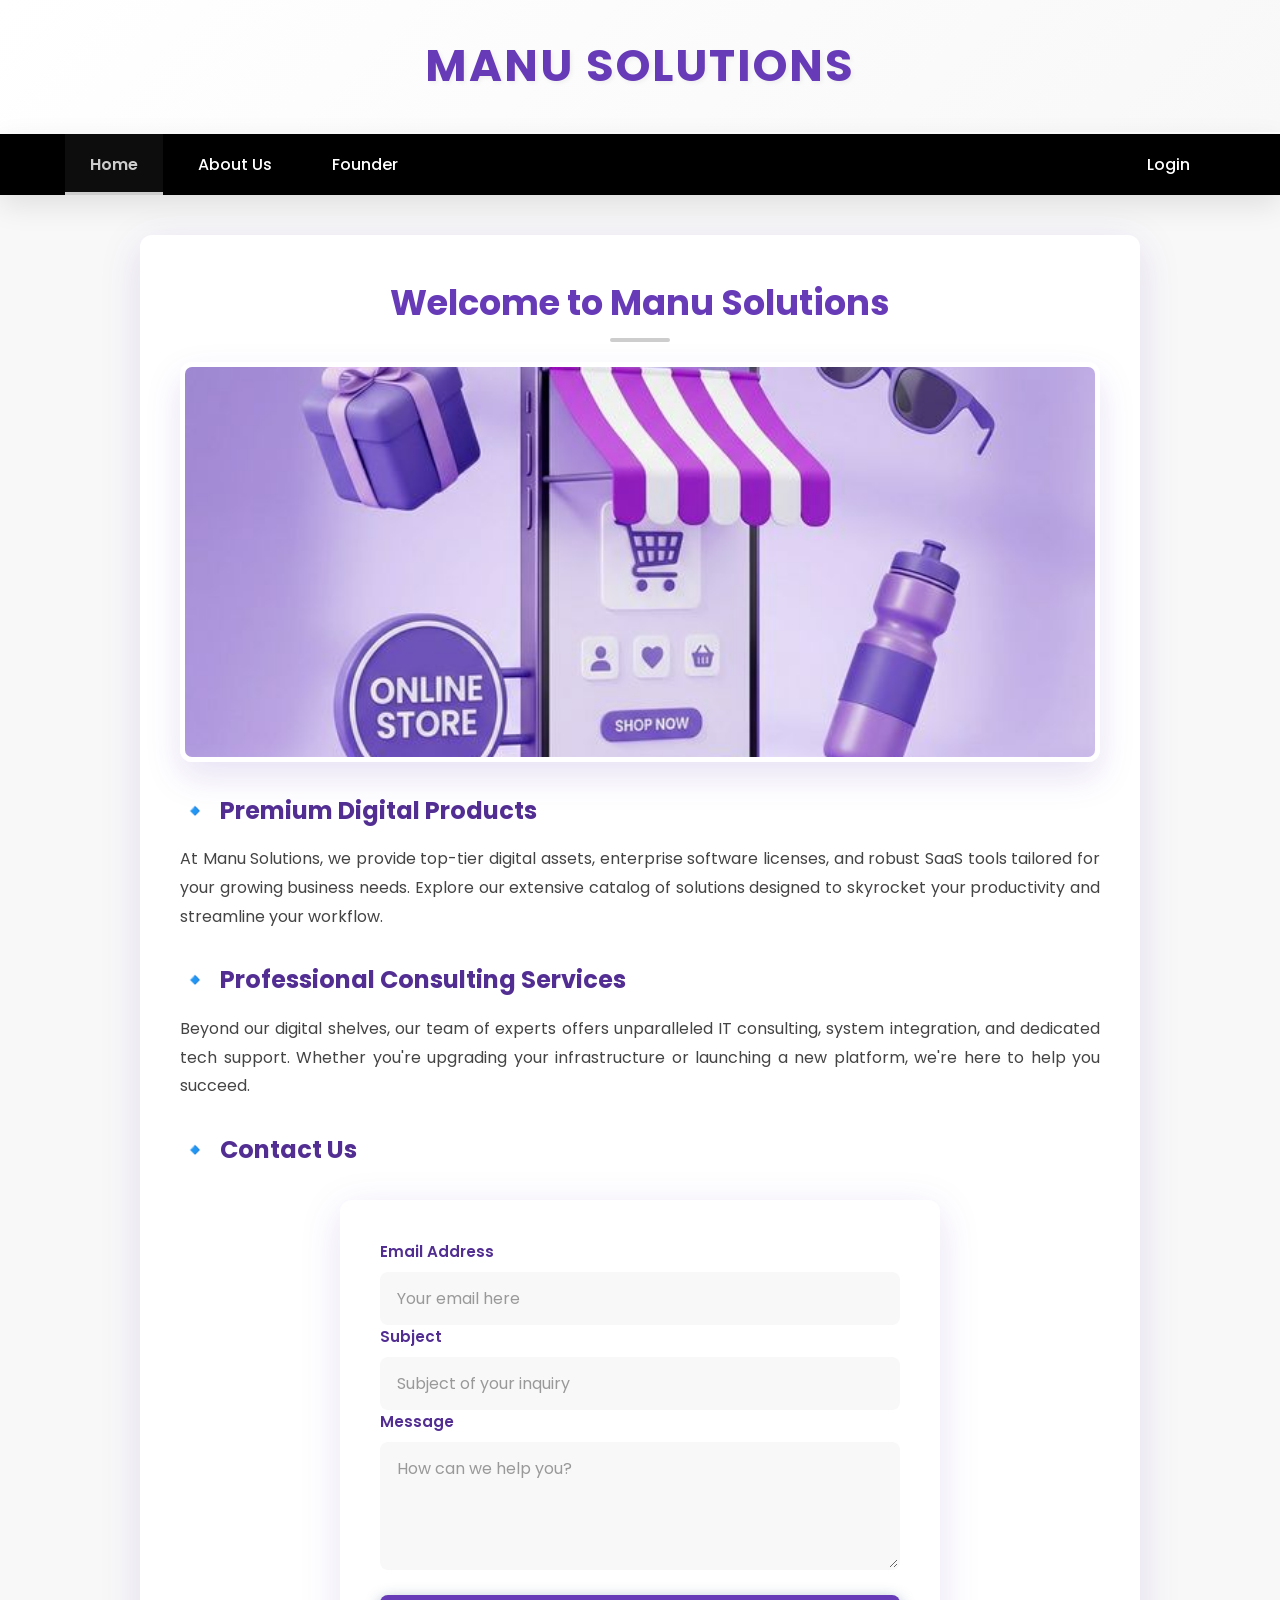
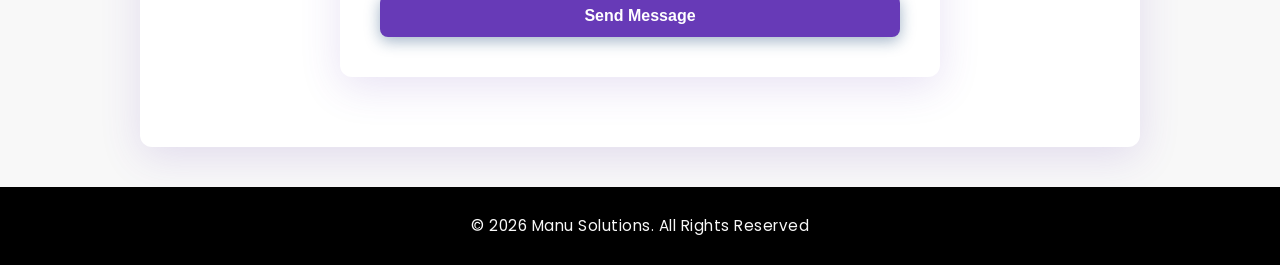
==== index.html @ 1b0f6f90 "files" ====
<!DOCTYPE html>
<html lang="en">

<head>
    <meta charset="UTF-8">
    <meta name="viewport" content="width=device-width, initial-scale=1.0">
    <title>Manu Solutions - Home</title>
    <link rel="stylesheet" href="css file.css">
    <link rel="stylesheet" href="regform.css">
</head>

<body>
    <header>
        <h1>Manu Solutions</h1>
    </header>

    <nav>
        <ul>
            <li><a href="Home.html" class="active">Home</a></li>
            <li><a href="profile.html">About Us</a></li>
            <li><a href="founder.html">Founder</a></li>
            <li class="right-align"><a href="signin.html">Login</a></li>
        </ul>
    </nav>

    <main>
        <h2>Welcome to Manu Solutions</h2>
        <img class="profile-img" src="hero-image.png" alt="Manu Solutions Online Store"
            style="border-radius: var(--radius); width: 100%; height: auto; max-height: 400px; object-fit: cover;">

        <h3><span class="icon">🔹</span> Premium Digital Products</h3>
        <p>At Manu Solutions, we provide top-tier digital assets, enterprise software licenses, and robust SaaS tools
            tailored for your growing business needs. Explore our extensive catalog of solutions designed to skyrocket
            your productivity and streamline your workflow.</p>

        <h3><span class="icon">🔹</span> Professional Consulting Services</h3>
        <p>Beyond our digital shelves, our team of experts offers unparalleled IT consulting, system integration, and
            dedicated tech support. Whether you're upgrading your infrastructure or launching a new platform, we're here
            to help you succeed.</p>

        <h3><span class="icon">🔹</span> Contact Us</h3>
        <div class="registration-container"
            style="max-width: 600px; margin: 30px auto; padding: 40px; border-radius: var(--radius); background: var(--white); box-shadow: 0 10px 40px var(--shadow);">
            <form class="form"
                onsubmit="event.preventDefault(); alert('Message sent successfully! We will get back to you soon.');">
                <div class="form-group full-width">
                    <label>Email Address</label>
                    <input class="input" type="email" placeholder="Your email here" required>
                </div>
                <div class="form-group full-width">
                    <label>Subject</label>
                    <input class="input" type="text" placeholder="Subject of your inquiry" required>
                </div>
                <div class="form-group full-width">
                    <label>Message</label>
                    <textarea class="input textarea" rows="4" placeholder="How can we help you?" required></textarea>
                </div>
                <div class="form-actions" style="margin-top: 25px; text-align: center;">
                    <button type="submit" class="login-button primary-btn" style="width: 100%;">Send Message</button>
                </div>
            </form>
        </div>
    </main>

    <footer>
        <p>&copy; 2026 Manu Solutions. All Rights Reserved</p>
    </footer>
</body>

</html>
---- css file.css ----
@import url('https://fonts.googleapis.com/css2?family=Poppins:wght@300;400;500;600;700&display=swap');

:root {
  --primary: #673ab7;
  --secondary: #522e93;
  --dark: #000000;
  --accent: #cdcdcd;
  --light: #f8f8f8; /* Soft background */
  --white: #ffffff;
  --shadow: rgba(103, 58, 183, 0.15);
  --shadow-hover: rgba(103, 58, 183, 0.25);
  --radius: 12px;
  --transition: all 0.3s cubic-bezier(0.25, 0.8, 0.25, 1);
}

*, *::before, *::after {
  box-sizing: border-box;
  margin: 0;
  padding: 0;
}

body {
  font-family: 'Poppins', sans-serif;
  background-color: var(--light);
  color: var(--dark);
  line-height: 1.6;
  min-height: 100vh;
  display: flex;
  flex-direction: column;
}

/* Header */
header {
  background: linear-gradient(135deg, var(--white) 0%, var(--light) 100%);
  padding: 30px 20px;
  text-align: center;
  box-shadow: 0 4px 20px var(--shadow);
  border-bottom: 2px solid var(--white);
  position: relative;
  z-index: 10;
}

header h1 {
  color: var(--primary);
  font-size: 2.8rem;
  font-weight: 700;
  letter-spacing: 2px;
  text-transform: uppercase;
  margin: 0;
  text-shadow: 2px 2px 4px rgba(0,0,0,0.05);
}

/* Navigation */
nav {
  background: var(--dark);
  position: sticky;
  top: 0;
  z-index: 100;
  box-shadow: 0 10px 30px rgba(0,0,0,0.1);
}

nav ul {
  display: flex;
  justify-content: center;
  list-style: none;
  max-width: 1200px;
  margin: 0 auto;
  padding: 0 20px;
}

nav ul li {
  margin: 0 5px;
}

nav ul li.right-align {
  margin-left: auto;
}

nav ul li a {
  display: block;
  color: var(--white);
  text-decoration: none;
  padding: 18px 25px;
  font-weight: 500;
  font-size: 1rem;
  transition: var(--transition);
  position: relative;
  overflow: hidden;
}

nav ul li a::after {
  content: '';
  position: absolute;
  bottom: 0;
  left: 0;
  width: 100%;
  height: 3px;
  background-color: var(--accent);
  transform: translateY(100%);
  transition: var(--transition);
}

nav ul li a:hover, nav ul li a.active {
  background-color: rgba(255, 255, 255, 0.05);
  color: var(--accent);
}

nav ul li a:hover::after, nav ul li a.active::after {
  transform: translateY(0);
}

nav ul li a.active {
  font-weight: 600;
}

/* Main Content Area */
main {
  flex: 1;
  max-width: 1000px;
  margin: 40px auto;
  padding: 40px;
  background: var(--white);
  border-radius: var(--radius);
  box-shadow: 0 10px 40px var(--shadow);
  width: 90%;
}

/* Typography & General Elements */
h2 {
  color: var(--primary);
  font-size: 2.2rem;
  text-align: center;
  margin-bottom: 20px;
  position: relative;
  padding-bottom: 10px;
}

h2::after {
  content: '';
  position: absolute;
  bottom: 0;
  left: 50%;
  transform: translateX(-50%);
  width: 60px;
  height: 4px;
  background: var(--accent);
  border-radius: 2px;
}

h3 {
  color: var(--secondary);
  font-size: 1.5rem;
  margin: 30px 0 15px;
  display: flex;
  align-items: center;
  gap: 10px;
}

h4 {
  color: var(--primary);
  margin: 25px 0 10px;
  font-size: 1.2rem;
}

p {
  margin-bottom: 15px;
  color: #444;
  line-height: 1.8;
  text-align: justify;
}

.profile-img {
  display: block;
  margin: 0 auto 30px;
  width: 200px;
  height: 200px;
  border-radius: 50%;
  object-fit: cover;
  border: 5px solid var(--white);
  box-shadow: 0 15px 35px var(--shadow);
  transition: var(--transition);
}

.profile-img:hover {
  transform: scale(1.05) translateY(-5px);
  box-shadow: 0 20px 40px var(--shadow-hover);
}

.list-styled {
  list-style: none;
  margin-left: 20px;
}

.list-styled li {
  position: relative;
  padding-left: 25px;
  margin-bottom: 10px;
  color: #444;
}

.list-styled li::before {
  content: '•';
  color: var(--accent);
  font-weight: bold;
  font-size: 1.5rem;
  position: absolute;
  left: 0;
  top: -4px;
}

/* Tables */
.table-container {
  overflow-x: auto;
  margin: 20px 0;
  box-shadow: 0 5px 20px var(--shadow);
  border-radius: var(--radius);
}

table {
  width: 100%;
  border-collapse: collapse;
  background-color: var(--white);
  text-align: left;
}

th {
  background-color: var(--dark);
  color: var(--white);
  padding: 15px 20px;
  font-weight: 600;
  letter-spacing: 0.5px;
}

td {
  padding: 15px 20px;
  border-bottom: 1px solid #eee;
  color: #555;
  transition: var(--transition);
}

tr:last-child td {
  border-bottom: none;
}

tr:hover td {
  background-color: #f9fbfd;
  color: var(--primary);
}

/* Footer */
footer {
  background: var(--dark);
  color: var(--light);
  text-align: center;
  padding: 25px 20px;
  margin-top: auto;
  font-size: 0.95rem;
  letter-spacing: 0.5px;
}

footer p {
  color: inherit;
  margin: 0;
  text-align: center;
}
---- regform.css ----
.registration-container {
  max-width: 800px;
  background: var(--white);
  border-radius: var(--radius);
  padding: 40px;
  box-shadow: 0 10px 40px var(--shadow);
  margin: 0 auto;
}

.flex-col {
  display: flex;
  flex-direction: column;
}

.form-heading {
  text-align: center;
  font-weight: 700;
  font-size: 2rem;
  color: var(--primary);
  margin-bottom: 30px;
}

.grid-layout {
  display: grid;
  grid-template-columns: 1fr 1fr;
  gap: 20px;
}

@media (max-width: 768px) {
  .grid-layout {
    grid-template-columns: 1fr;
  }
}

.form-group {
  display: flex;
  flex-direction: column;
  gap: 8px;
}

.form-group label {
  font-size: 0.95rem;
  font-weight: 600;
  color: var(--secondary);
}

.full-width {
  grid-column: 1 / -1;
}

.input {
  width: 100%;
  background: var(--light);
  border: 2px solid transparent;
  padding: 12px 15px;
  border-radius: 8px;
  font-family: inherit;
  font-size: 1rem;
  transition: var(--transition);
  color: var(--dark);
}

.input::placeholder {
  color: #999;
}

.input:focus {
  outline: none;
  background: var(--white);
  border-color: var(--accent);
  box-shadow: 0 0 0 4px rgba(141, 169, 196, 0.2);
}

.textarea {
  resize: vertical;
  min-height: 100px;
}

.row-group {
  display: flex;
  flex-wrap: wrap;
  gap: 15px;
  align-items: center;
  height: 100%;
}

.row-group label {
  display: flex;
  align-items: center;
  gap: 8px;
  font-weight: 400;
  cursor: pointer;
  color: #444;
}

.row-group input[type="radio"],
.row-group input[type="checkbox"] {
  width: 18px;
  height: 18px;
  cursor: pointer;
  accent-color: var(--primary);
}

.form-actions {
  display: flex;
  gap: 15px;
  justify-content: center;
  margin-top: 30px;
}

.primary-btn, .secondary-btn {
  padding: 12px 30px;
  font-size: 1rem;
  font-weight: 600;
  border-radius: 8px;
  cursor: pointer;
  transition: var(--transition);
  border: none;
}

.primary-btn {
  background: var(--primary);
  color: var(--white);
  box-shadow: 0 4px 15px rgba(19, 64, 116, 0.4);
}

.primary-btn:hover {
  background: var(--secondary);
  transform: translateY(-2px);
  box-shadow: 0 6px 20px rgba(19, 64, 116, 0.6);
}

.secondary-btn {
  background: var(--light);
  color: var(--dark);
}

.secondary-btn:hover {
  background: #e2e8e1;
  transform: translateY(-2px);
}
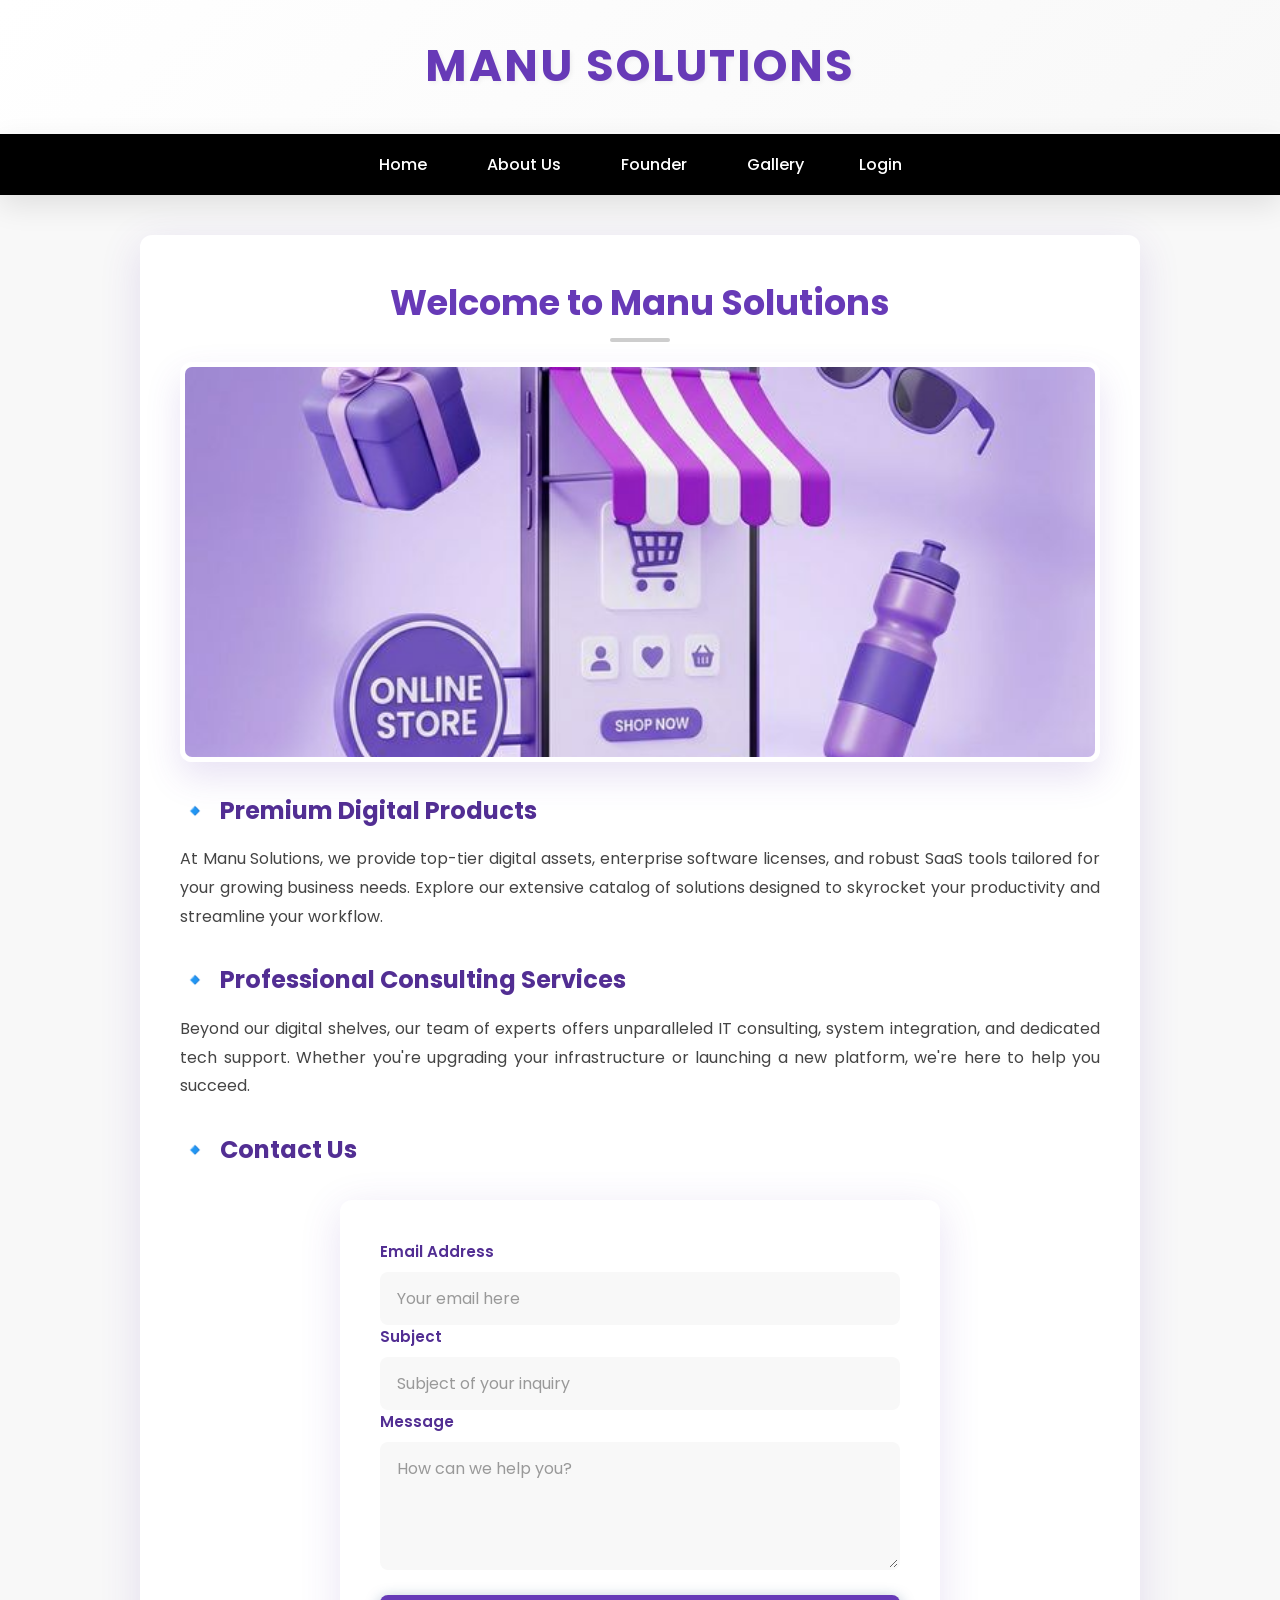
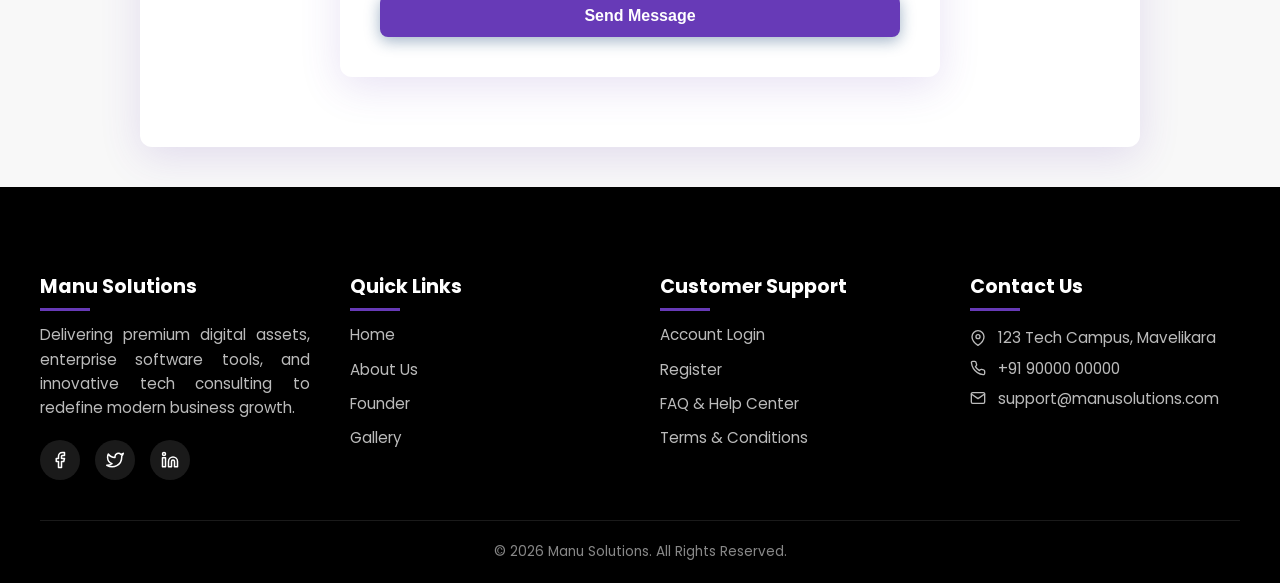
==== commit cbfa27fb: "updation on 28.03.2026" ====
--- a/index.html
+++ b/index.html
@@ -15,12 +15,20 @@
     </header>
 
     <nav>
-        <ul>
-            <li><a href="Home.html" class="active">Home</a></li>
-            <li><a href="profile.html">About Us</a></li>
-            <li><a href="founder.html">Founder</a></li>
-            <li class="right-align"><a href="signin.html">Login</a></li>
-        </ul>
+        <div class="nav-container">
+            <button class="menu-toggle" id="mobile-menu" aria-label="Toggle menu">
+                <span></span>
+                <span></span>
+                <span></span>
+            </button>
+            <ul class="nav-menu">
+                <li><a href="index.html">Home</a></li>
+                <li><a href="profile.html">About Us</a></li>
+                <li><a href="founder.html">Founder</a></li>
+                <li><a href="gallery.html">Gallery</a></li>
+                <li class="right-align"><a href="signin.html">Login</a></li>
+            </ul>
+        </div>
     </nav>
 
     <main>
@@ -63,8 +71,90 @@
     </main>
 
     <footer>
-        <p>&copy; 2026 Manu Solutions. All Rights Reserved</p>
+        <div class="footer-container">
+            <div class="footer-col">
+                <h4>Manu Solutions</h4>
+                <p>Delivering premium digital assets, enterprise software tools, and innovative tech consulting to
+                    redefine modern business growth.</p>
+                <div class="footer-social">
+                    <a href="#" aria-label="Facebook"><svg width="18" height="18" viewBox="0 0 24 24" fill="none"
+                            stroke="currentColor" stroke-width="2" stroke-linecap="round" stroke-linejoin="round">
+                            <path d="M18 2h-3a5 5 0 0 0-5 5v3H7v4h3v8h4v-8h3l1-4h-4V7a1 1 0 0 1 1-1h3z"></path>
+                        </svg></a>
+                    <a href="#" aria-label="Twitter"><svg width="18" height="18" viewBox="0 0 24 24" fill="none"
+                            stroke="currentColor" stroke-width="2" stroke-linecap="round" stroke-linejoin="round">
+                            <path
+                                d="M23 3a10.9 10.9 0 0 1-3.14 1.53 4.48 4.48 0 0 0-7.86 3v1A10.66 10.66 0 0 1 3 4s-4 9 5 13a11.64 11.64 0 0 1-7 2c9 5 20 0 20-11.5a4.5 4.5 0 0 0-.08-.83A7.72 7.72 0 0 0 23 3z">
+                            </path>
+                        </svg></a>
+                    <a href="#" aria-label="LinkedIn"><svg width="18" height="18" viewBox="0 0 24 24" fill="none"
+                            stroke="currentColor" stroke-width="2" stroke-linecap="round" stroke-linejoin="round">
+                            <path d="M16 8a6 6 0 0 1 6 6v7h-4v-7a2 2 0 0 0-2-2 2 2 0 0 0-2 2v7h-4v-7a6 6 0 0 1 6-6z">
+                            </path>
+                            <rect x="2" y="9" width="4" height="12"></rect>
+                            <circle cx="4" cy="4" r="2"></circle>
+                        </svg></a>
+                </div>
+            </div>
+            <div class="footer-col">
+                <h4>Quick Links</h4>
+                <ul class="footer-links">
+                    <li><a href="index.html">Home</a></li>
+                    <li><a href="profile.html">About Us</a></li>
+                    <li><a href="founder.html">Founder</a></li>
+                    <li><a href="gallery.html">Gallery</a></li>
+                </ul>
+            </div>
+            <div class="footer-col">
+                <h4>Customer Support</h4>
+                <ul class="footer-links">
+                    <li><a href="signin.html">Account Login</a></li>
+                    <li><a href="reg.html">Register</a></li>
+                    <li><a href="#">FAQ & Help Center</a></li>
+                    <li><a href="#">Terms & Conditions</a></li>
+                </ul>
+            </div>
+            <div class="footer-col">
+                <h4>Contact Us</h4>
+                <p style="line-height: 2;">
+                    <svg width="16" height="16" viewBox="0 0 24 24" fill="none" stroke="currentColor" stroke-width="2"
+                        stroke-linecap="round" stroke-linejoin="round"
+                        style="vertical-align: middle; margin-right: 8px; margin-top: -3px;">
+                        <path d="M21 10c0 7-9 13-9 13s-9-6-9-13a9 9 0 0 1 18 0z"></path>
+                        <circle cx="12" cy="10" r="3"></circle>
+                    </svg> 123 Tech Campus, Mavelikara<br>
+                    <svg width="16" height="16" viewBox="0 0 24 24" fill="none" stroke="currentColor" stroke-width="2"
+                        stroke-linecap="round" stroke-linejoin="round"
+                        style="vertical-align: middle; margin-right: 8px; margin-top: -3px;">
+                        <path
+                            d="M22 16.92v3a2 2 0 0 1-2.18 2 19.79 19.79 0 0 1-8.63-3.07 19.5 19.5 0 0 1-6-6 19.79 19.79 0 0 1-3.07-8.67A2 2 0 0 1 4.11 2h3a2 2 0 0 1 2 1.72 12.84 12.84 0 0 0 .7 2.81 2 2 0 0 1-.45 2.11L8.09 9.91a16 16 0 0 0 6 6l1.27-1.27a2 2 0 0 1 2.11-.45 12.84 12.84 0 0 0 2.81.7A2 2 0 0 1 22 16.92z">
+                        </path>
+                    </svg> +91 90000 00000<br>
+                    <svg width="16" height="16" viewBox="0 0 24 24" fill="none" stroke="currentColor" stroke-width="2"
+                        stroke-linecap="round" stroke-linejoin="round"
+                        style="vertical-align: middle; margin-right: 8px; margin-top: -3px;">
+                        <path d="M4 4h16c1.1 0 2 .9 2 2v12c0 1.1-.9 2-2 2H4c-1.1 0-2-.9-2-2V6c0-1.1.9-2 2-2z"></path>
+                        <polyline points="22,6 12,13 2,6"></polyline>
+                    </svg> support@manusolutions.com
+                </p>
+            </div>
+        </div>
+        <div class="footer-bottom">
+            &copy; 2026 Manu Solutions. All Rights Reserved.
+        </div>
     </footer>
+    <script>
+        document.addEventListener("DOMContentLoaded", () => {
+            const menuToggle = document.getElementById("mobile-menu");
+            const navMenu = document.querySelector(".nav-menu");
+            if(menuToggle) {
+                menuToggle.addEventListener("click", () => {
+                    navMenu.classList.toggle("active");
+                    menuToggle.classList.toggle("is-active");
+                });
+            }
+        });
+    </script>
 </body>
 
 </html>
--- a/css file.css
+++ b/css file.css
@@ -251,15 +251,155 @@
 footer {
   background: var(--dark);
   color: var(--light);
-  text-align: center;
-  padding: 25px 20px;
+  padding: 60px 20px 20px;
   margin-top: auto;
   font-size: 0.95rem;
-  letter-spacing: 0.5px;
-}
-
-footer p {
-  color: inherit;
-  margin: 0;
+}
+.footer-container {
+  max-width: 1200px;
+  margin: 0 auto;
+  display: grid;
+  grid-template-columns: repeat(auto-fit, minmax(200px, 1fr));
+  gap: 40px;
+  padding-bottom: 40px;
+  border-bottom: 1px solid rgba(255,255,255,0.1);
+}
+.footer-col h4 {
+  color: var(--white);
+  font-size: 1.2rem;
+  margin-bottom: 20px;
+  position: relative;
+}
+.footer-col h4::after {
+  content: '';
+  position: absolute;
+  left: 0;
+  bottom: -8px;
+  background: var(--primary);
+  height: 3px;
+  width: 50px;
+}
+.footer-col p {
+  color: #bbb;
+  font-size: 0.95rem;
+  line-height: 1.6;
+}
+.footer-links {
+  list-style: none;
+  padding: 0;
+}
+.footer-links li {
+  margin-bottom: 10px;
+}
+.footer-links a {
+  color: #bbb;
+  text-decoration: none;
+  transition: var(--transition);
+}
+.footer-links a:hover {
+  color: var(--white);
+  padding-left: 5px;
+}
+.footer-social {
+  display: flex;
+  gap: 15px;
+  margin-top: 20px;
+}
+.footer-social a {
+  display: inline-flex;
+  align-items: center;
+  justify-content: center;
+  width: 40px;
+  height: 40px;
+  background: rgba(255,255,255,0.1);
+  color: var(--white);
+  border-radius: 50%;
+  transition: var(--transition);
+  text-decoration: none;
+  font-weight: bold;
+}
+.footer-social a:hover {
+  background: var(--primary);
+  transform: translateY(-3px);
+}
+.footer-bottom {
   text-align: center;
+  padding-top: 20px;
+  color: #888;
+  font-size: 0.85rem;
+}
+
+/* --- Mobile Responsiveness & Hamburger Menu --- */
+.nav-container {
+  display: flex;
+  flex-wrap: wrap;
+  align-items: center;
+  max-width: 1200px;
+  margin: 0 auto;
+}
+
+.menu-toggle {
+  display: none;
+  flex-direction: column;
+  justify-content: space-around;
+  width: 30px;
+  height: 25px;
+  background: transparent;
+  border: none;
+  cursor: pointer;
+  padding: 0;
+  margin: 15px 20px 15px auto;
+}
+
+.menu-toggle span {
+  width: 30px;
+  height: 3px;
+  background: var(--white);
+  border-radius: 10px;
+  transition: all 0.3s linear;
+  position: relative;
+  transform-origin: 1px;
+}
+
+@media (max-width: 768px) {
+  /* Header Adjustments */
+  header { padding: 20px 15px; }
+  header h1 { font-size: 2rem; }
+  
+  /* Container Layout */
+  main {
+    margin: 20px auto;
+    padding: 20px;
+    width: 95%;
+  }
+  
+  h2 { font-size: 1.8rem; }
+  h3 { font-size: 1.3rem; }
+  .profile-img { width: 150px; height: 150px; }
+
+  /* Navbar Adjustments */
+  .menu-toggle {
+    display: flex;
+  }
+
+  /* Hamburger Animation */
+  .menu-toggle.is-active span:nth-child(1) { transform: translateY(9px) rotate(45deg); }
+  .menu-toggle.is-active span:nth-child(2) { opacity: 0; }
+  .menu-toggle.is-active span:nth-child(3) { transform: translateY(-9px) rotate(-45deg); }
+
+  nav ul {
+    display: none; /* Hide default */
+    flex-direction: column;
+    width: 100%;
+    text-align: center;
+    padding: 0 0 15px 0;
+  }
+  
+  nav ul.active {
+    display: flex; /* Show when toggled */
+  }
+
+  nav ul li { margin: 5px 0; width: 100%; }
+  nav ul li.right-align { margin-left: 0; margin-top: 10px; border-top: 1px solid rgba(255,255,255,0.1); padding-top: 10px; }
+  nav ul li a { padding: 12px 20px; display: block; }
 }
--- a/regform.css
+++ b/regform.css
@@ -27,8 +27,17 @@
 }
 
 @media (max-width: 768px) {
+  .registration-container {
+    padding: 20px 15px;
+  }
   .grid-layout {
     grid-template-columns: 1fr;
+  }
+  .form-actions {
+    flex-wrap: wrap;
+  }
+  .primary-btn, .secondary-btn {
+    width: 100%;
   }
 }
 
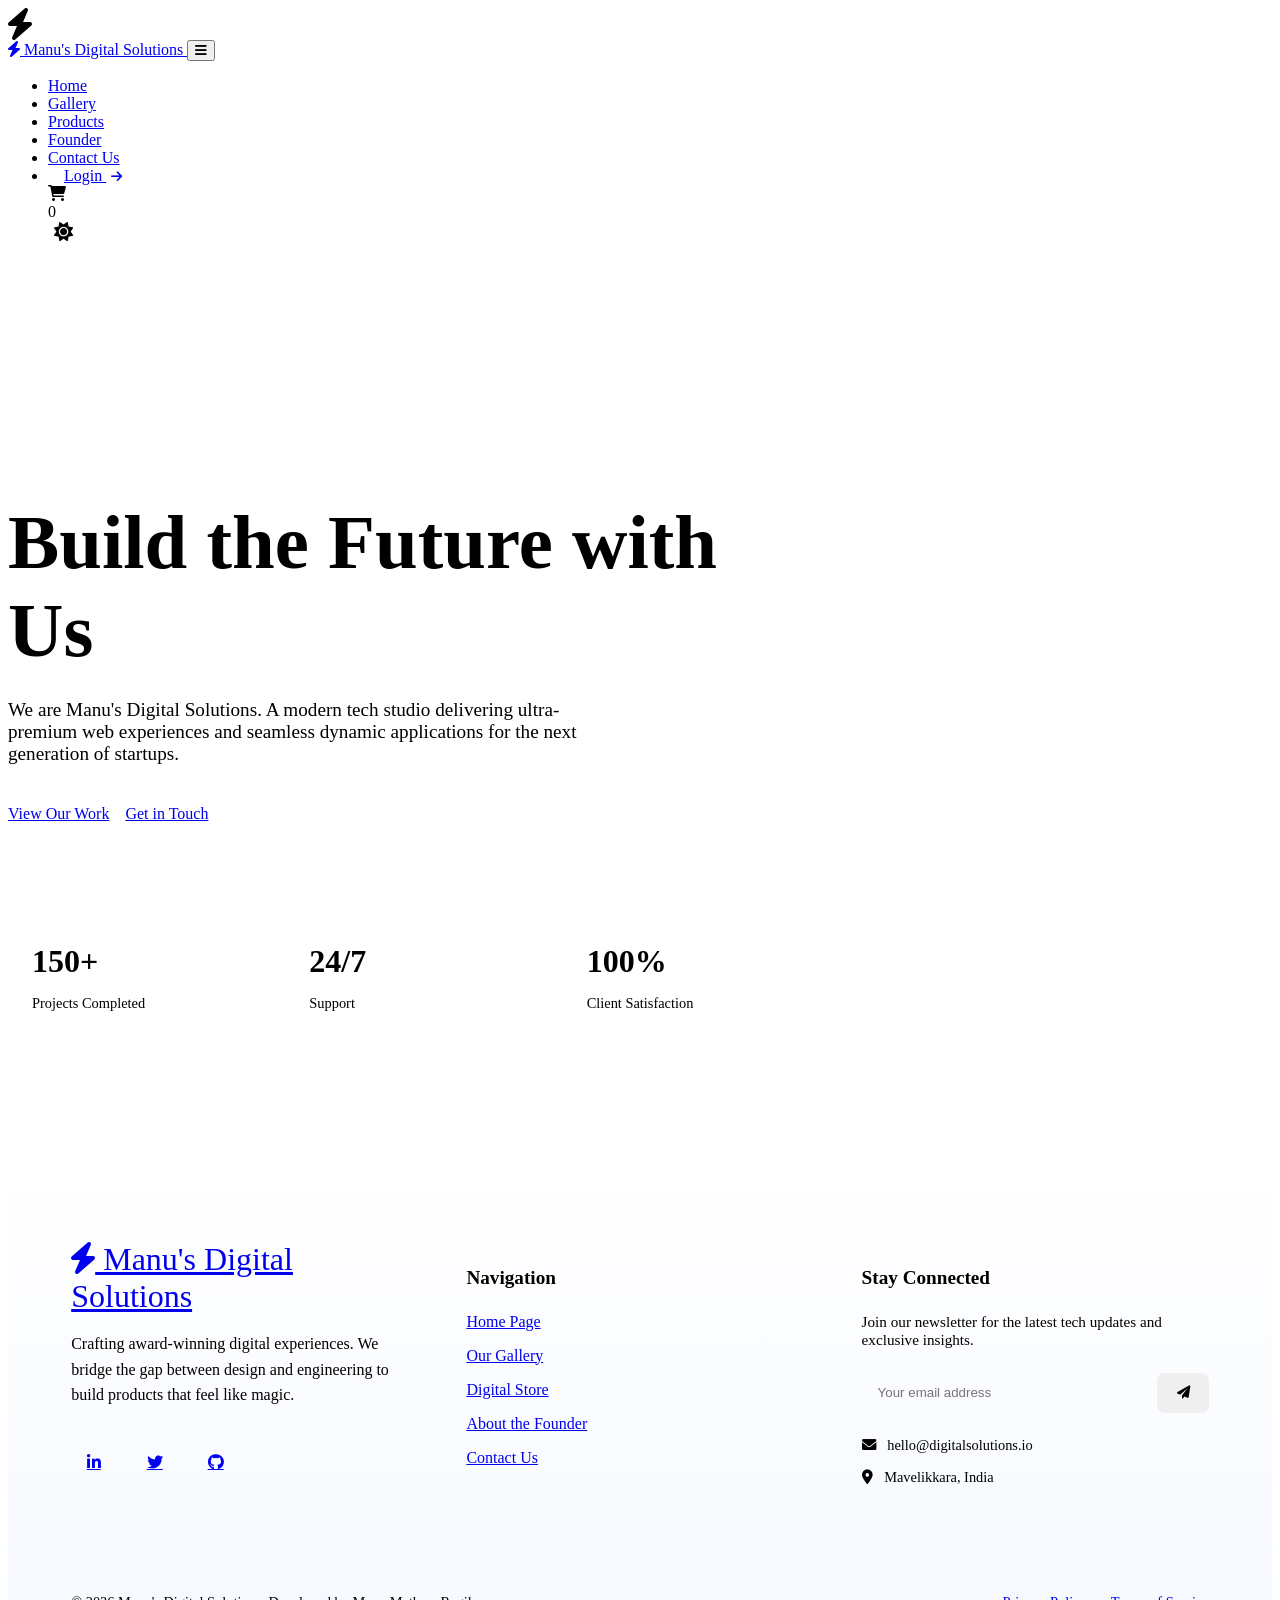
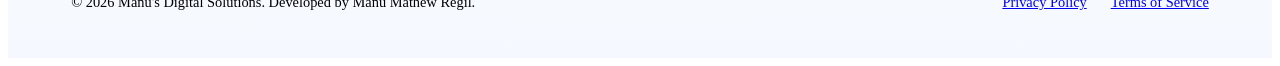
==== commit 5a15e180: "Add files via upload" ====
--- a/index.html
+++ b/index.html
@@ -4,157 +4,165 @@
 <head>
     <meta charset="UTF-8">
     <meta name="viewport" content="width=device-width, initial-scale=1.0">
-    <title>Manu Solutions - Home</title>
-    <link rel="stylesheet" href="css file.css">
-    <link rel="stylesheet" href="regform.css">
+    <title>Manu's Digital Solutions | Home</title>
+    <link rel="stylesheet" href="css/styles.css">
+    <link rel="stylesheet" href="https://cdnjs.cloudflare.com/ajax/libs/font-awesome/6.0.0/css/all.min.css">
 </head>
 
 <body>
-    <header>
-        <h1>Manu Solutions</h1>
-    </header>
-
-    <nav>
-        <div class="nav-container">
-            <button class="menu-toggle" id="mobile-menu" aria-label="Toggle menu">
-                <span></span>
-                <span></span>
-                <span></span>
-            </button>
-            <ul class="nav-menu">
-                <li><a href="index.html">Home</a></li>
-                <li><a href="profile.html">About Us</a></li>
-                <li><a href="founder.html">Founder</a></li>
-                <li><a href="gallery.html">Gallery</a></li>
-                <li class="right-align"><a href="signin.html">Login</a></li>
-            </ul>
+    <!-- Page Loader -->
+    <div class="loader-wrapper">
+        <div class="loader">
+            <i class="fa-solid fa-bolt text-gradient" style="font-size: 2rem;"></i>
         </div>
+    </div>
+    <!-- Navbar -->
+    <nav class="navbar">
+        <a href="index.html" class="brand">
+            <i class="fa-solid fa-bolt text-gradient"></i>
+            Manu's Digital Solutions
+        </a>
+        <button class="hamburger"><i class="fa fa-bars"></i></button>
+        <ul class="nav-links" style="align-items: center;">
+            <li><a href="index.html" class="active">Home</a></li>
+            <li><a href="gallery.html">Gallery</a></li>
+            <li><a href="products.html">Products</a></li>
+            <li><a href="founder.html">Founder</a></li>
+            <li><a href="contact.html">Contact Us</a></li>
+            <li><a href="login.html" class="btn btn-primary" style="padding: 0.5rem 1rem;">Login <i
+                        class="fa-solid fa-arrow-right" style="margin-left: 5px; font-size: 0.8em"></i></a></li>
+            <li style="display: flex; align-items: center;">
+                <div class="cart-icon-wrapper" onclick="toggleCartDrawer()">
+                    <i class="fa-solid fa-shopping-cart"></i>
+                    <div class="cart-count">0</div>
+                </div>
+            </li>
+            <li style="display: flex; align-items: center;"><button id="theme-toggle"
+                    style="background: none; border: none; font-size: 1.2rem; cursor: pointer; color: var(--text-primary);"><i
+                        class="fa-solid fa-sun"></i></button></li>
+        </ul>
     </nav>
 
-    <main>
-        <h2>Welcome to Manu Solutions</h2>
-        <img class="profile-img" src="hero-image.png" alt="Manu Solutions Online Store"
-            style="border-radius: var(--radius); width: 100%; height: auto; max-height: 400px; object-fit: cover;">
+    <!-- Hero Section -->
+    <section class="section" style="min-height: 100vh; display: flex; align-items: center;">
+        <div class="container">
+            <div style="max-width: 800px; padding-top: 4rem;">
+                <h1 class="fade-in" style="margin-bottom: 1.5rem; font-size: clamp(3rem, 6vw, 5rem);">Build the <span
+                        class="text-gradient">Future</span> with Us</h1>
+                <p class="fade-in"
+                    style="font-size: 1.2rem; margin-bottom: 2.5rem; max-width: 600px; transition-delay: 0.2s;">
+                    We are Manu's Digital Solutions. A modern tech studio delivering ultra-premium web experiences and
+                    seamless dynamic applications for the next generation of startups.
+                </p>
+                <div class="fade-in" style="display: flex; gap: 1rem; flex-wrap: wrap; transition-delay: 0.4s;">
+                    <a href="gallery.html" class="btn btn-primary">View Our Work</a>
+                    <a href="contact.html" class="btn btn-glass">Get in Touch</a>
+                </div>
 
-        <h3><span class="icon">🔹</span> Premium Digital Products</h3>
-        <p>At Manu Solutions, we provide top-tier digital assets, enterprise software licenses, and robust SaaS tools
-            tailored for your growing business needs. Explore our extensive catalog of solutions designed to skyrocket
-            your productivity and streamline your workflow.</p>
-
-        <h3><span class="icon">🔹</span> Professional Consulting Services</h3>
-        <p>Beyond our digital shelves, our team of experts offers unparalleled IT consulting, system integration, and
-            dedicated tech support. Whether you're upgrading your infrastructure or launching a new platform, we're here
-            to help you succeed.</p>
-
-        <h3><span class="icon">🔹</span> Contact Us</h3>
-        <div class="registration-container"
-            style="max-width: 600px; margin: 30px auto; padding: 40px; border-radius: var(--radius); background: var(--white); box-shadow: 0 10px 40px var(--shadow);">
-            <form class="form"
-                onsubmit="event.preventDefault(); alert('Message sent successfully! We will get back to you soon.');">
-                <div class="form-group full-width">
-                    <label>Email Address</label>
-                    <input class="input" type="email" placeholder="Your email here" required>
-                </div>
-                <div class="form-group full-width">
-                    <label>Subject</label>
-                    <input class="input" type="text" placeholder="Subject of your inquiry" required>
-                </div>
-                <div class="form-group full-width">
-                    <label>Message</label>
-                    <textarea class="input textarea" rows="4" placeholder="How can we help you?" required></textarea>
-                </div>
-                <div class="form-actions" style="margin-top: 25px; text-align: center;">
-                    <button type="submit" class="login-button primary-btn" style="width: 100%;">Send Message</button>
-                </div>
-            </form>
-        </div>
-    </main>
-
-    <footer>
-        <div class="footer-container">
-            <div class="footer-col">
-                <h4>Manu Solutions</h4>
-                <p>Delivering premium digital assets, enterprise software tools, and innovative tech consulting to
-                    redefine modern business growth.</p>
-                <div class="footer-social">
-                    <a href="#" aria-label="Facebook"><svg width="18" height="18" viewBox="0 0 24 24" fill="none"
-                            stroke="currentColor" stroke-width="2" stroke-linecap="round" stroke-linejoin="round">
-                            <path d="M18 2h-3a5 5 0 0 0-5 5v3H7v4h3v8h4v-8h3l1-4h-4V7a1 1 0 0 1 1-1h3z"></path>
-                        </svg></a>
-                    <a href="#" aria-label="Twitter"><svg width="18" height="18" viewBox="0 0 24 24" fill="none"
-                            stroke="currentColor" stroke-width="2" stroke-linecap="round" stroke-linejoin="round">
-                            <path
-                                d="M23 3a10.9 10.9 0 0 1-3.14 1.53 4.48 4.48 0 0 0-7.86 3v1A10.66 10.66 0 0 1 3 4s-4 9 5 13a11.64 11.64 0 0 1-7 2c9 5 20 0 20-11.5a4.5 4.5 0 0 0-.08-.83A7.72 7.72 0 0 0 23 3z">
-                            </path>
-                        </svg></a>
-                    <a href="#" aria-label="LinkedIn"><svg width="18" height="18" viewBox="0 0 24 24" fill="none"
-                            stroke="currentColor" stroke-width="2" stroke-linecap="round" stroke-linejoin="round">
-                            <path d="M16 8a6 6 0 0 1 6 6v7h-4v-7a2 2 0 0 0-2-2 2 2 0 0 0-2 2v7h-4v-7a6 6 0 0 1 6-6z">
-                            </path>
-                            <rect x="2" y="9" width="4" height="12"></rect>
-                            <circle cx="4" cy="4" r="2"></circle>
-                        </svg></a>
+                <!-- Metrics/Features -->
+                <div class="fade-in"
+                    style="display: grid; grid-template-columns: repeat(auto-fit, minmax(200px, 1fr)); gap: 2rem; margin-top: 4rem; transition-delay: 0.6s;">
+                    <div class="glass-card" style="padding: 1.5rem;">
+                        <h3 class="text-gradient" style="font-size: 2rem; margin-bottom: 0.5rem;">150+</h3>
+                        <p style="font-size: 0.9rem;">Projects Completed</p>
+                    </div>
+                    <div class="glass-card" style="padding: 1.5rem;">
+                        <h3 class="text-gradient" style="font-size: 2rem; margin-bottom: 0.5rem;">24/7</h3>
+                        <p style="font-size: 0.9rem;">Support</p>
+                    </div>
+                    <div class="glass-card" style="padding: 1.5rem;">
+                        <h3 class="text-gradient" style="font-size: 2rem; margin-bottom: 0.5rem;">100%</h3>
+                        <p style="font-size: 0.9rem;">Client Satisfaction</p>
+                    </div>
                 </div>
             </div>
-            <div class="footer-col">
-                <h4>Quick Links</h4>
-                <ul class="footer-links">
-                    <li><a href="index.html">Home</a></li>
-                    <li><a href="profile.html">About Us</a></li>
-                    <li><a href="founder.html">Founder</a></li>
-                    <li><a href="gallery.html">Gallery</a></li>
+        </div>
+    </section>
+
+    <!-- Footer -->
+    <footer
+        style="margin-top: auto; padding: 5rem 5% 2rem; border-top: 1px solid var(--glass-border); background: linear-gradient(to bottom, transparent, rgba(59, 130, 246, 0.05)); position: relative; overflow: hidden;"
+        class="fade-in">
+
+        <!-- Background Glowing Orb -->
+        <div
+            style="position: absolute; bottom: -50px; left: 50%; transform: translateX(-50%); width: 300px; height: 300px; background: var(--primary); filter: blur(150px); border-radius: 50%; z-index: 0; opacity: 0.15; pointer-events: none;">
+        </div>
+
+        <div class="container"
+            style="position: relative; z-index: 1; display: grid; grid-template-columns: repeat(auto-fit, minmax(280px, 1fr)); gap: 3rem; margin-bottom: 3rem;">
+
+            <!-- Brand Section -->
+            <div>
+                <a href="index.html" class="brand" style="margin-bottom: 1.5rem; font-size: 2rem;"><i
+                        class="fa-solid fa-bolt text-gradient"></i> Manu's Digital Solutions</a>
+                <p style="font-size: 1rem; margin-bottom: 2rem; color: var(--text-secondary); line-height: 1.6;">
+                    Crafting award-winning digital experiences. We bridge the gap between design and engineering to
+                    build products that feel like magic.
+                </p>
+                <div style="display: flex; gap: 1rem;">
+                    <a href="https://linkedin.com/in/manu-mathew-regil-238411379/" target="_blank" class="social-icon"
+                        style="display: flex; align-items: center; justify-content: center; width: 45px; height: 45px; border-radius: 50%; background: var(--glass-bg); border: 1px solid var(--glass-border);"><i
+                            class="fa-brands fa-linkedin-in"></i></a>
+                    <a href="https://twitter.com" target="_blank" class="social-icon"
+                        style="display: flex; align-items: center; justify-content: center; width: 45px; height: 45px; border-radius: 50%; background: var(--glass-bg); border: 1px solid var(--glass-border);"><i
+                            class="fa-brands fa-twitter"></i></a>
+                    <a href="https://github.com" target="_blank" class="social-icon"
+                        style="display: flex; align-items: center; justify-content: center; width: 45px; height: 45px; border-radius: 50%; background: var(--glass-bg); border: 1px solid var(--glass-border);"><i
+                            class="fa-brands fa-github"></i></a>
+                </div>
+            </div>
+
+            <!-- Links Section -->
+            <div>
+                <h4 style="color: var(--text-primary); margin-bottom: 1.5rem; font-size: 1.2rem; font-weight: 600;">
+                    Navigation</h4>
+                <ul style="list-style: none; padding: 0; display: flex; flex-direction: column; gap: 1rem;">
+                    <li><a href="index.html" class="footer-link">Home Page</a></li>
+                    <li><a href="gallery.html" class="footer-link">Our Gallery</a></li>
+                    <li><a href="products.html" class="footer-link">Digital Store</a></li>
+                    <li><a href="founder.html" class="footer-link">About the Founder</a></li>
+                    <li><a href="contact.html" class="footer-link">Contact Us</a></li>
                 </ul>
             </div>
-            <div class="footer-col">
-                <h4>Customer Support</h4>
-                <ul class="footer-links">
-                    <li><a href="signin.html">Account Login</a></li>
-                    <li><a href="reg.html">Register</a></li>
-                    <li><a href="#">FAQ & Help Center</a></li>
-                    <li><a href="#">Terms & Conditions</a></li>
-                </ul>
+
+            <!-- Newsletter / Contact Section -->
+            <div>
+                <h4 style="color: var(--text-primary); margin-bottom: 1.5rem; font-size: 1.2rem; font-weight: 600;">Stay
+                    Connected</h4>
+                <p style="font-size: 0.95rem; margin-bottom: 1.5rem; color: var(--text-secondary);">Join our newsletter
+                    for the latest tech updates and exclusive insights.</p>
+                <form style="display: flex; gap: 0.5rem; margin-bottom: 1.5rem;"
+                    onsubmit="event.preventDefault(); this.innerHTML = '<p style=\'color: var(--primary); font-weight: 600; padding: 0.5rem 0;\'>Subscribed Successfully! 🎉</p>';">
+                    <input type="email" placeholder="Your email address" required
+                        style="flex: 1; padding: 0.8rem 1rem; border-radius: 8px; border: 1px solid var(--glass-border); background: var(--input-bg); color: var(--text-primary); outline: none;">
+                    <button type="submit" class="btn-primary"
+                        style="padding: 0.8rem 1.2rem; border-radius: 8px; border: none; cursor: pointer;"><i
+                            class="fa-solid fa-paper-plane"></i></button>
+                </form>
+                <p style="font-size: 0.9rem; margin-bottom: 0.5rem; color: var(--text-secondary);"><i
+                        class="fa-solid fa-envelope" style="margin-right: 8px; color: var(--primary);"></i>
+                    hello@digitalsolutions.io</p>
+                <p style="font-size: 0.9rem; color: var(--text-secondary);"><i class="fa-solid fa-location-dot"
+                        style="margin-right: 8px; color: var(--primary);"></i> Mavelikkara, India</p>
             </div>
-            <div class="footer-col">
-                <h4>Contact Us</h4>
-                <p style="line-height: 2;">
-                    <svg width="16" height="16" viewBox="0 0 24 24" fill="none" stroke="currentColor" stroke-width="2"
-                        stroke-linecap="round" stroke-linejoin="round"
-                        style="vertical-align: middle; margin-right: 8px; margin-top: -3px;">
-                        <path d="M21 10c0 7-9 13-9 13s-9-6-9-13a9 9 0 0 1 18 0z"></path>
-                        <circle cx="12" cy="10" r="3"></circle>
-                    </svg> 123 Tech Campus, Mavelikara<br>
-                    <svg width="16" height="16" viewBox="0 0 24 24" fill="none" stroke="currentColor" stroke-width="2"
-                        stroke-linecap="round" stroke-linejoin="round"
-                        style="vertical-align: middle; margin-right: 8px; margin-top: -3px;">
-                        <path
-                            d="M22 16.92v3a2 2 0 0 1-2.18 2 19.79 19.79 0 0 1-8.63-3.07 19.5 19.5 0 0 1-6-6 19.79 19.79 0 0 1-3.07-8.67A2 2 0 0 1 4.11 2h3a2 2 0 0 1 2 1.72 12.84 12.84 0 0 0 .7 2.81 2 2 0 0 1-.45 2.11L8.09 9.91a16 16 0 0 0 6 6l1.27-1.27a2 2 0 0 1 2.11-.45 12.84 12.84 0 0 0 2.81.7A2 2 0 0 1 22 16.92z">
-                        </path>
-                    </svg> +91 90000 00000<br>
-                    <svg width="16" height="16" viewBox="0 0 24 24" fill="none" stroke="currentColor" stroke-width="2"
-                        stroke-linecap="round" stroke-linejoin="round"
-                        style="vertical-align: middle; margin-right: 8px; margin-top: -3px;">
-                        <path d="M4 4h16c1.1 0 2 .9 2 2v12c0 1.1-.9 2-2 2H4c-1.1 0-2-.9-2-2V6c0-1.1.9-2 2-2z"></path>
-                        <polyline points="22,6 12,13 2,6"></polyline>
-                    </svg> support@manusolutions.com
-                </p>
+
+        </div>
+
+        <!-- Bottom Bar -->
+        <div class="container"
+            style="position: relative; z-index: 1; padding-top: 2rem; border-top: 1px solid var(--glass-border); display: flex; flex-wrap: wrap; justify-content: space-between; align-items: center; gap: 1rem; color: var(--text-secondary); font-size: 0.9rem;">
+            <p>&copy; 2026 Manu's Digital Solutions. Developed by Manu Mathew Regil.</p>
+            <div style="display: flex; flex-wrap: wrap; gap: 1.5rem;">
+                <a href="#" class="footer-link">Privacy Policy</a>
+                <a href="#" class="footer-link">Terms of Service</a>
             </div>
         </div>
-        <div class="footer-bottom">
-            &copy; 2026 Manu Solutions. All Rights Reserved.
-        </div>
     </footer>
-    <script>
-        document.addEventListener("DOMContentLoaded", () => {
-            const menuToggle = document.getElementById("mobile-menu");
-            const navMenu = document.querySelector(".nav-menu");
-            if(menuToggle) {
-                menuToggle.addEventListener("click", () => {
-                    navMenu.classList.toggle("active");
-                    menuToggle.classList.toggle("is-active");
-                });
-            }
-        });
-    </script>
+
+    <!-- Scripts -->
+    <script src="js/main.js"></script>
+    <script src="js/ecommerce.js"></script>
 </body>
 
 </html>
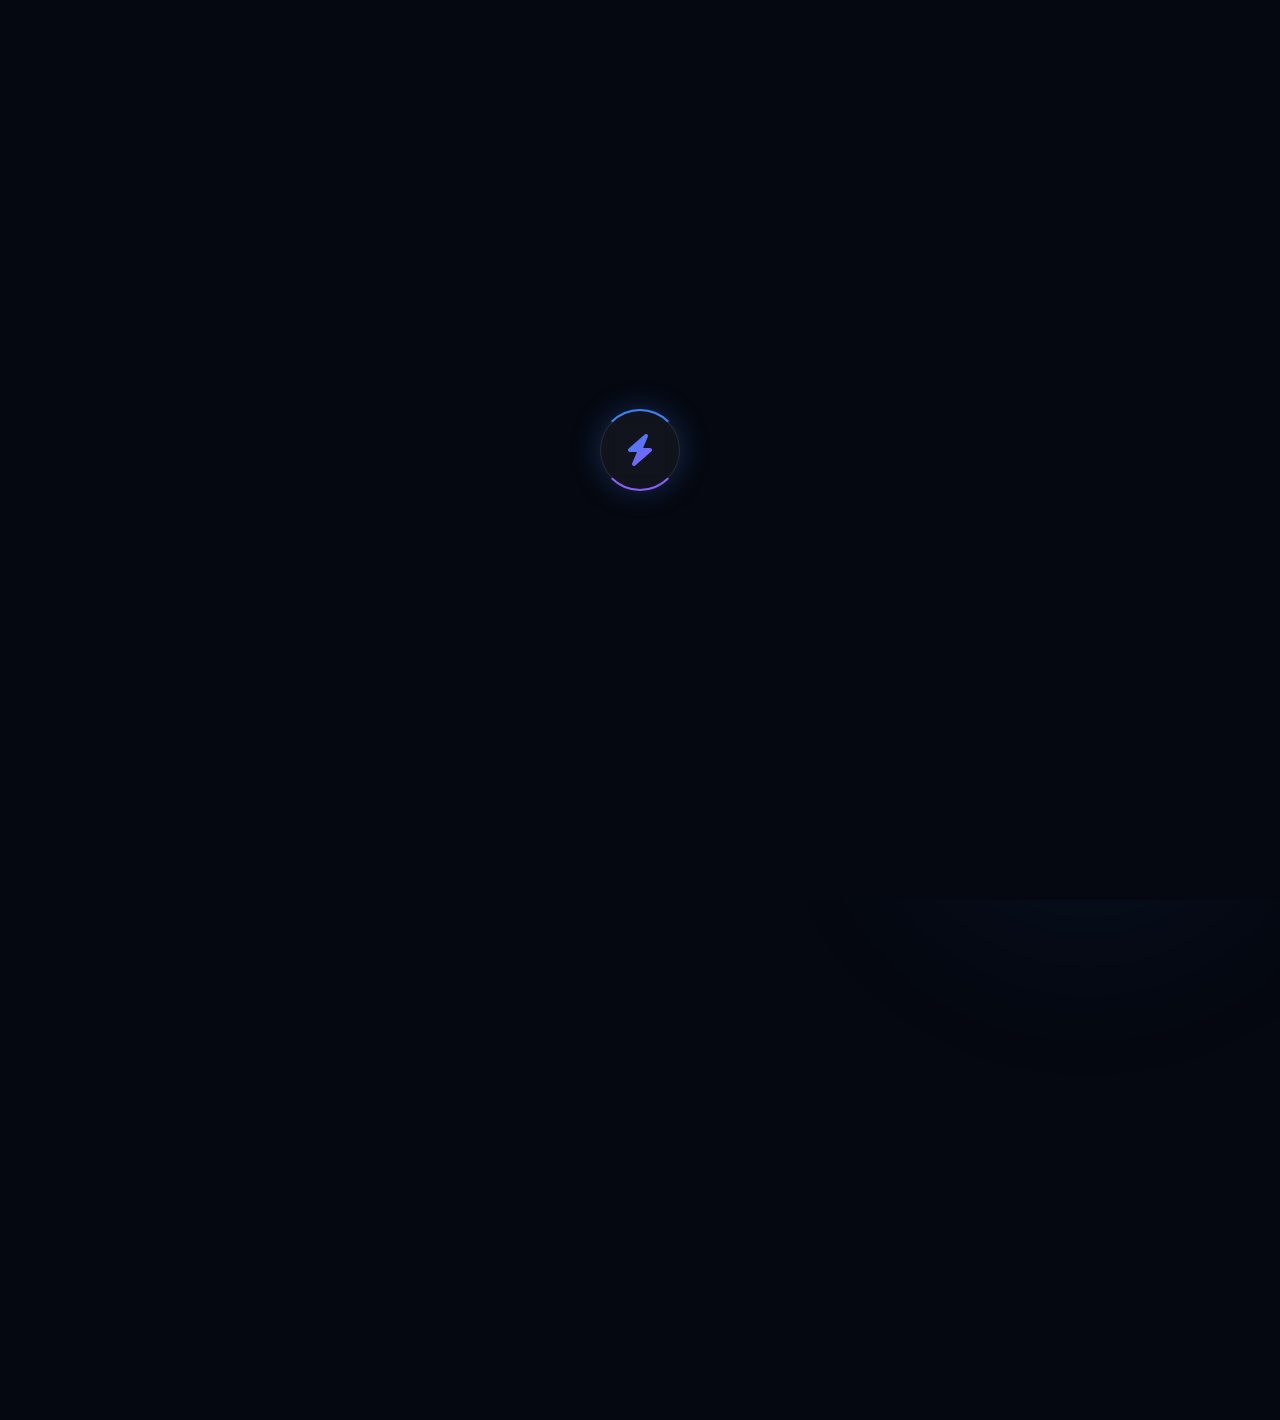
==== commit 2bd24a4f: "Update stylesheet link path in index.html" ====
--- a/index.html
+++ b/index.html
@@ -5,7 +5,7 @@
     <meta charset="UTF-8">
     <meta name="viewport" content="width=device-width, initial-scale=1.0">
     <title>Manu's Digital Solutions | Home</title>
-    <link rel="stylesheet" href="css/styles.css">
+    <link rel="stylesheet" href="styles.css">
     <link rel="stylesheet" href="https://cdnjs.cloudflare.com/ajax/libs/font-awesome/6.0.0/css/all.min.css">
 </head>
 
@@ -165,4 +165,4 @@
     <script src="js/ecommerce.js"></script>
 </body>
 
-</html>+</html>
--- a/styles.css
+++ b/styles.css
@@ -0,0 +1,386 @@
+/* CSS Variables & Global Settings */
+@import url('https://fonts.googleapis.com/css2?family=Outfit:wght@300;400;500;600;700&display=swap');
+
+:root {
+  --bg-color: #050810;
+  --text-primary: #f8fafc;
+  --text-secondary: #94a3b8;
+  --primary: #3b82f6;
+  --primary-hover: #2563eb;
+  --accent: #8b5cf6;
+  --glass-bg: rgba(255, 255, 255, 0.05);
+  --glass-border: rgba(255, 255, 255, 0.1);
+  --glass-blur: blur(12px);
+  --nav-scrolled: rgba(5, 8, 16, 0.8);
+  --nav-mobile: rgba(5, 8, 16, 0.95);
+  --input-bg: rgba(255, 255, 255, 0.05);
+}
+
+body.light-theme {
+  --bg-color: #f8fafc;
+  --text-primary: #0f172a;
+  --text-secondary: #475569;
+  --primary: #2563eb;
+  --primary-hover: #1d4ed8;
+  --accent: #7c3aed;
+  --glass-bg: rgba(255, 255, 255, 0.7);
+  --glass-border: rgba(0, 0, 0, 0.1);
+  --nav-scrolled: rgba(255, 255, 255, 0.85);
+  --nav-mobile: rgba(248, 250, 252, 0.95);
+  --input-bg: rgba(0, 0, 0, 0.05);
+}
+
+* {
+  margin: 0;
+  padding: 0;
+  box-sizing: border-box;
+  font-family: 'Outfit', sans-serif;
+}
+
+body {
+  background-color: var(--bg-color);
+  color: var(--text-primary);
+  min-height: 100vh;
+  display: flex;
+  flex-direction: column;
+  overflow-x: hidden;
+}
+
+/* Background Effects */
+body::before {
+  content: '';
+  position: fixed;
+  top: -20%;
+  left: -10%;
+  width: 50vw;
+  height: 50vw;
+  background: radial-gradient(circle, var(--accent) 0%, transparent 50%);
+  opacity: 0.15;
+  filter: blur(100px);
+  z-index: -1;
+}
+
+body::after {
+  content: '';
+  position: fixed;
+  bottom: -20%;
+  right: -10%;
+  width: 50vw;
+  height: 50vw;
+  background: radial-gradient(circle, var(--primary) 0%, transparent 50%);
+  opacity: 0.15;
+  filter: blur(100px);
+  z-index: -1;
+}
+
+/* Glassmorphism Utilities */
+.glass {
+  background: var(--glass-bg);
+  backdrop-filter: var(--glass-blur);
+  -webkit-backdrop-filter: var(--glass-blur);
+  border: 1px solid var(--glass-border);
+  box-shadow: 0 8px 32px 0 rgba(0, 0, 0, 0.3);
+}
+
+.glass-card {
+  background: var(--glass-bg);
+  backdrop-filter: var(--glass-blur);
+  border: 1px solid var(--glass-border);
+  border-radius: 16px;
+  padding: 2rem;
+  transition: transform 0.3s ease, box-shadow 0.3s ease;
+}
+
+.glass-card:hover {
+  transform: translateY(-5px);
+  box-shadow: 0 10px 40px 0 rgba(0, 0, 0, 0.4);
+  border: 1px solid rgba(255, 255, 255, 0.2);
+}
+
+/* Typography */
+h1, h2, h3, h4 {
+  font-weight: 700;
+  line-height: 1.2;
+}
+
+h1 { font-size: clamp(2.5rem, 5vw, 4rem); background: linear-gradient(to right, #cfd9df 0%, #e2ebf0 100%); -webkit-background-clip: text; color: transparent;}
+.text-gradient {
+  background: linear-gradient(135deg, var(--primary), var(--accent));
+  -webkit-background-clip: text;
+  -webkit-text-fill-color: transparent;
+}
+
+p {
+  color: var(--text-secondary);
+  line-height: 1.6;
+}
+
+/* Buttons */
+.btn {
+  display: inline-flex;
+  align-items: center;
+  justify-content: center;
+  padding: 0.75rem 1.5rem;
+  border-radius: 8px;
+  font-weight: 600;
+  cursor: pointer;
+  transition: all 0.3s ease;
+  text-decoration: none;
+  border: none;
+  font-size: 1rem;
+}
+
+.btn-primary {
+  background: linear-gradient(135deg, var(--primary), var(--accent));
+  color: #fff;
+  box-shadow: 0 4px 15px rgba(139, 92, 246, 0.3);
+}
+
+.btn-primary:hover {
+  box-shadow: 0 6px 20px rgba(139, 92, 246, 0.5);
+  transform: translateY(-2px);
+}
+
+.btn-glass {
+  background: var(--glass-bg);
+  backdrop-filter: blur(5px);
+  border: 1px solid var(--glass-border);
+  color: var(--text-primary);
+}
+
+.btn-glass:hover {
+  background: rgba(255, 255, 255, 0.1);
+}
+
+/* Navbar */
+.navbar {
+  position: fixed;
+  top: 0;
+  width: 100%;
+  padding: 1.5rem 5%;
+  display: flex;
+  justify-content: space-between;
+  align-items: center;
+  z-index: 1000;
+  transition: all 0.3s ease;
+}
+
+.navbar.scrolled {
+  padding: 1rem 5%;
+  background: var(--nav-scrolled);
+  backdrop-filter: blur(16px);
+  border-bottom: 1px solid var(--glass-border);
+}
+
+.brand {
+  font-size: 1.5rem;
+  font-weight: 700;
+  color: var(--text-primary);
+  text-decoration: none;
+  display: flex;
+  align-items: center;
+  gap: 0.5rem;
+}
+
+.nav-links {
+  display: flex;
+  gap: 2rem;
+  list-style: none;
+}
+
+.nav-links a:not(.btn) {
+  color: var(--text-secondary);
+  text-decoration: none;
+  font-weight: 500;
+  transition: color 0.3s ease;
+  position: relative;
+}
+
+.nav-links a:not(.btn):hover,
+.nav-links a:not(.btn).active {
+  color: var(--text-primary);
+}
+
+.nav-links a:not(.btn)::after {
+  content: '';
+  position: absolute;
+  bottom: -4px;
+  left: 0;
+  width: 0;
+  height: 2px;
+  background: var(--primary);
+  transition: width 0.3s ease;
+}
+
+.nav-links a:not(.btn):hover::after,
+.nav-links a:not(.btn).active::after {
+  width: 100%;
+}
+
+.hamburger {
+  display: none;
+  cursor: pointer;
+  background: none;
+  border: none;
+  color: var(--text-primary);
+  font-size: 1.5rem;
+}
+
+/* Layout Utilities */
+.container {
+  max-width: 1200px;
+  margin: 0 auto;
+  padding: 0 5%;
+}
+
+.section {
+  padding: 8rem 0 4rem;
+}
+
+/* Inputs */
+.input-group {
+  margin-bottom: 1.5rem;
+  position: relative;
+}
+
+.input-group label {
+  display: block;
+  margin-bottom: 0.5rem;
+  color: var(--text-secondary);
+  font-size: 0.9rem;
+}
+
+.glass-input {
+  width: 100%;
+  padding: 1rem 1.2rem;
+  background: var(--input-bg);
+  border: 1px solid var(--glass-border);
+  border-radius: 8px;
+  color: var(--text-primary);
+  font-family: inherit;
+  font-size: 1rem;
+  outline: none;
+  transition: all 0.3s ease;
+}
+
+.glass-input:focus {
+  border-color: var(--primary);
+  background: var(--glass-bg);
+}
+
+/* Page Loader */
+.loader-wrapper {
+  position: fixed;
+  top: 0;
+  left: 0;
+  width: 100vw;
+  height: 100vh;
+  background: var(--bg-color);
+  z-index: 9999;
+  display: flex;
+  justify-content: center;
+  align-items: center;
+  transition: opacity 0.6s cubic-bezier(1, 0, 0, 1), visibility 0.6s cubic-bezier(1, 0, 0, 1);
+}
+
+.loader-wrapper.hidden {
+  opacity: 0;
+  visibility: hidden;
+}
+
+.loader {
+  width: 80px;
+  height: 80px;
+  border-radius: 50%;
+  background: var(--glass-bg);
+  backdrop-filter: blur(10px);
+  border: 1px solid var(--glass-border);
+  display: flex;
+  justify-content: center;
+  align-items: center;
+  position: relative;
+  box-shadow: 0 0 30px rgba(59, 130, 246, 0.3);
+  animation: pulseLoader 2s infinite ease-in-out;
+}
+
+.loader::before {
+  content: '';
+  position: absolute;
+  top: -2px;
+  left: -2px;
+  right: -2px;
+  bottom: -2px;
+  border-radius: 50%;
+  border: 2px solid transparent;
+  border-top-color: var(--primary);
+  border-bottom-color: var(--accent);
+  animation: spin 1.2s cubic-bezier(0.5, 0, 0.5, 1) infinite;
+  z-index: -1;
+}
+
+@keyframes spin {
+  0% { transform: rotate(0deg); }
+  100% { transform: rotate(360deg); }
+}
+
+@keyframes pulseLoader {
+  0%, 100% { transform: scale(1); }
+  50% { transform: scale(1.05); box-shadow: 0 0 50px rgba(139, 92, 246, 0.5); }
+}
+
+/* Animations */
+.fade-in {
+  opacity: 0;
+  transform: translateY(20px);
+  transition: opacity 0.6s ease, transform 0.6s ease;
+}
+
+.fade-in.visible {
+  opacity: 1;
+  transform: translateY(0);
+}
+
+/* Footer */
+.footer-link {
+  color: var(--text-secondary);
+  text-decoration: none;
+  transition: color 0.3s ease;
+}
+.footer-link:hover {
+  color: var(--primary);
+}
+.social-icon {
+  color: var(--text-secondary);
+  font-size: 1.2rem;
+  transition: color 0.3s ease, transform 0.3s ease;
+}
+.social-icon:hover {
+  color: var(--primary);
+  transform: translateY(-3px);
+}
+
+/* Mobile Responsiveness */
+@media (max-width: 768px) {
+  .hamburger {
+    display: block;
+  }
+  
+  .nav-links {
+    position: fixed;
+    top: 0;
+    right: -100%;
+    width: 250px;
+    height: 100vh;
+    background: var(--nav-mobile);
+    backdrop-filter: blur(20px);
+    flex-direction: column;
+    padding: 6rem 2rem;
+    transition: right 0.4s cubic-bezier(0.77,0.2,0.05,1.0);
+    z-index: 999;
+    border-left: 1px solid var(--glass-border);
+  }
+  
+  .nav-links.active {
+    right: 0;
+  }
+}
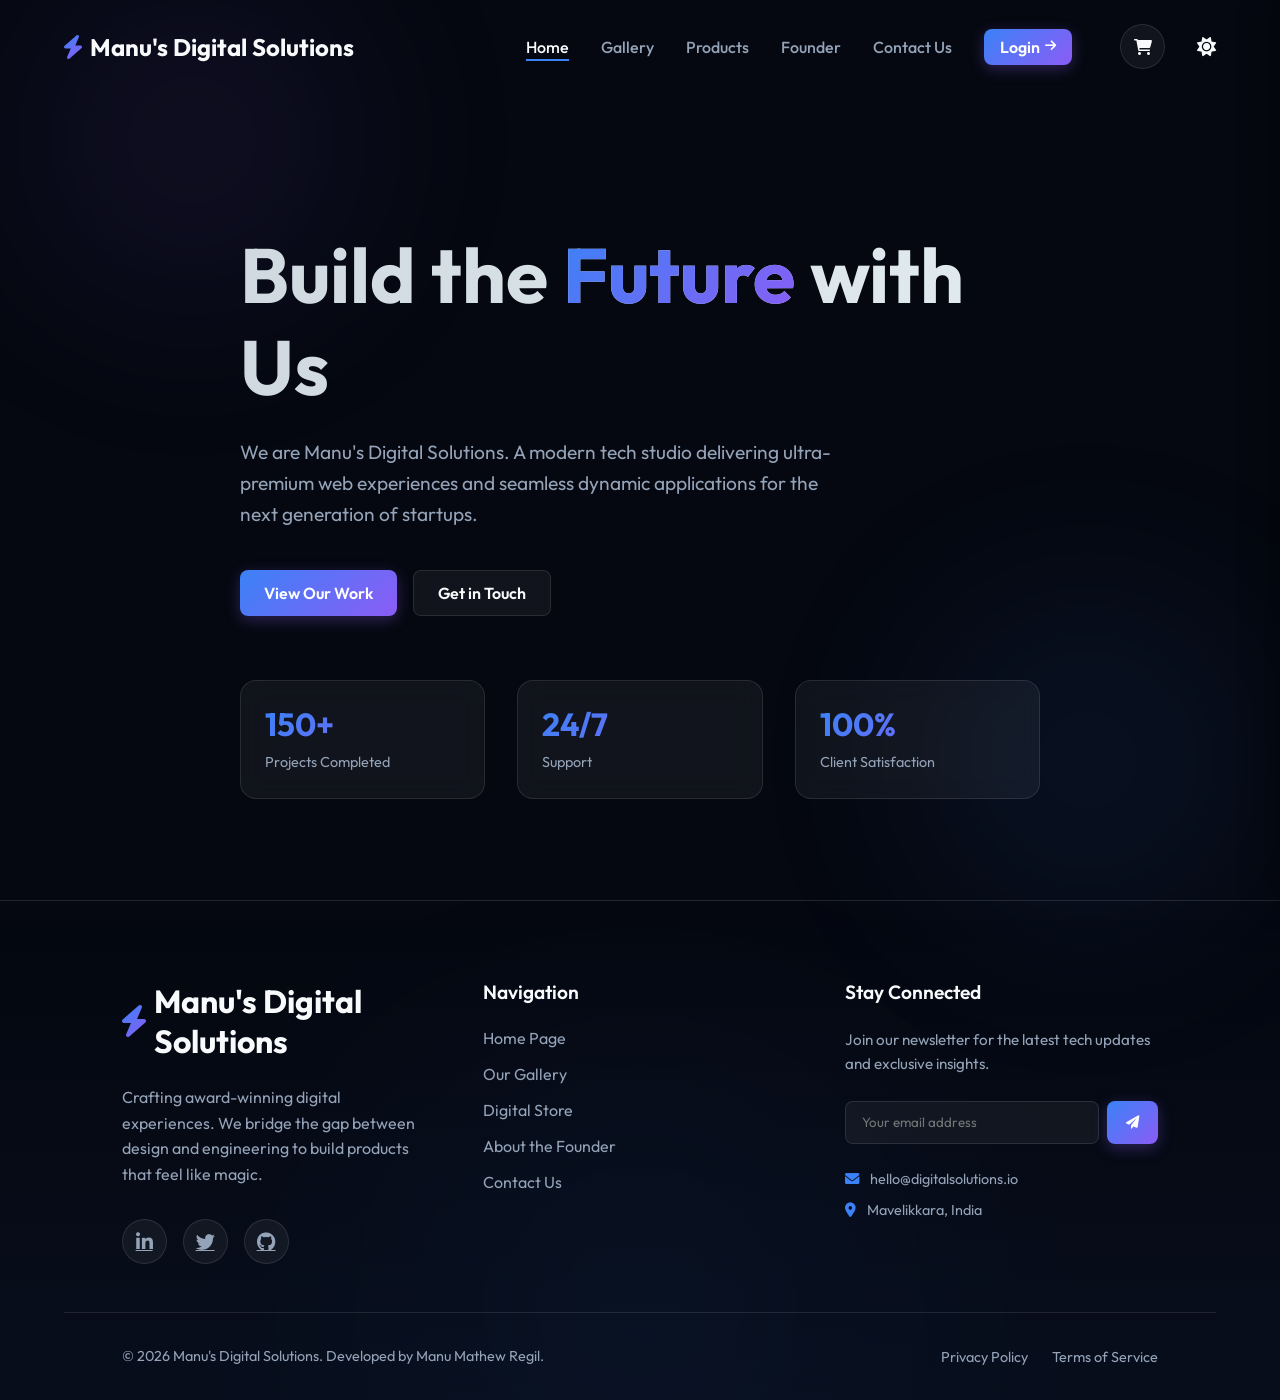
==== commit 05f2e760: "Fix script source paths in index.html" ====
--- a/index.html
+++ b/index.html
@@ -161,8 +161,8 @@
     </footer>
 
     <!-- Scripts -->
-    <script src="js/main.js"></script>
-    <script src="js/ecommerce.js"></script>
+    <script src="main.js"></script>
+    <script src="ecommerce.js"></script>
 </body>
 
 </html>
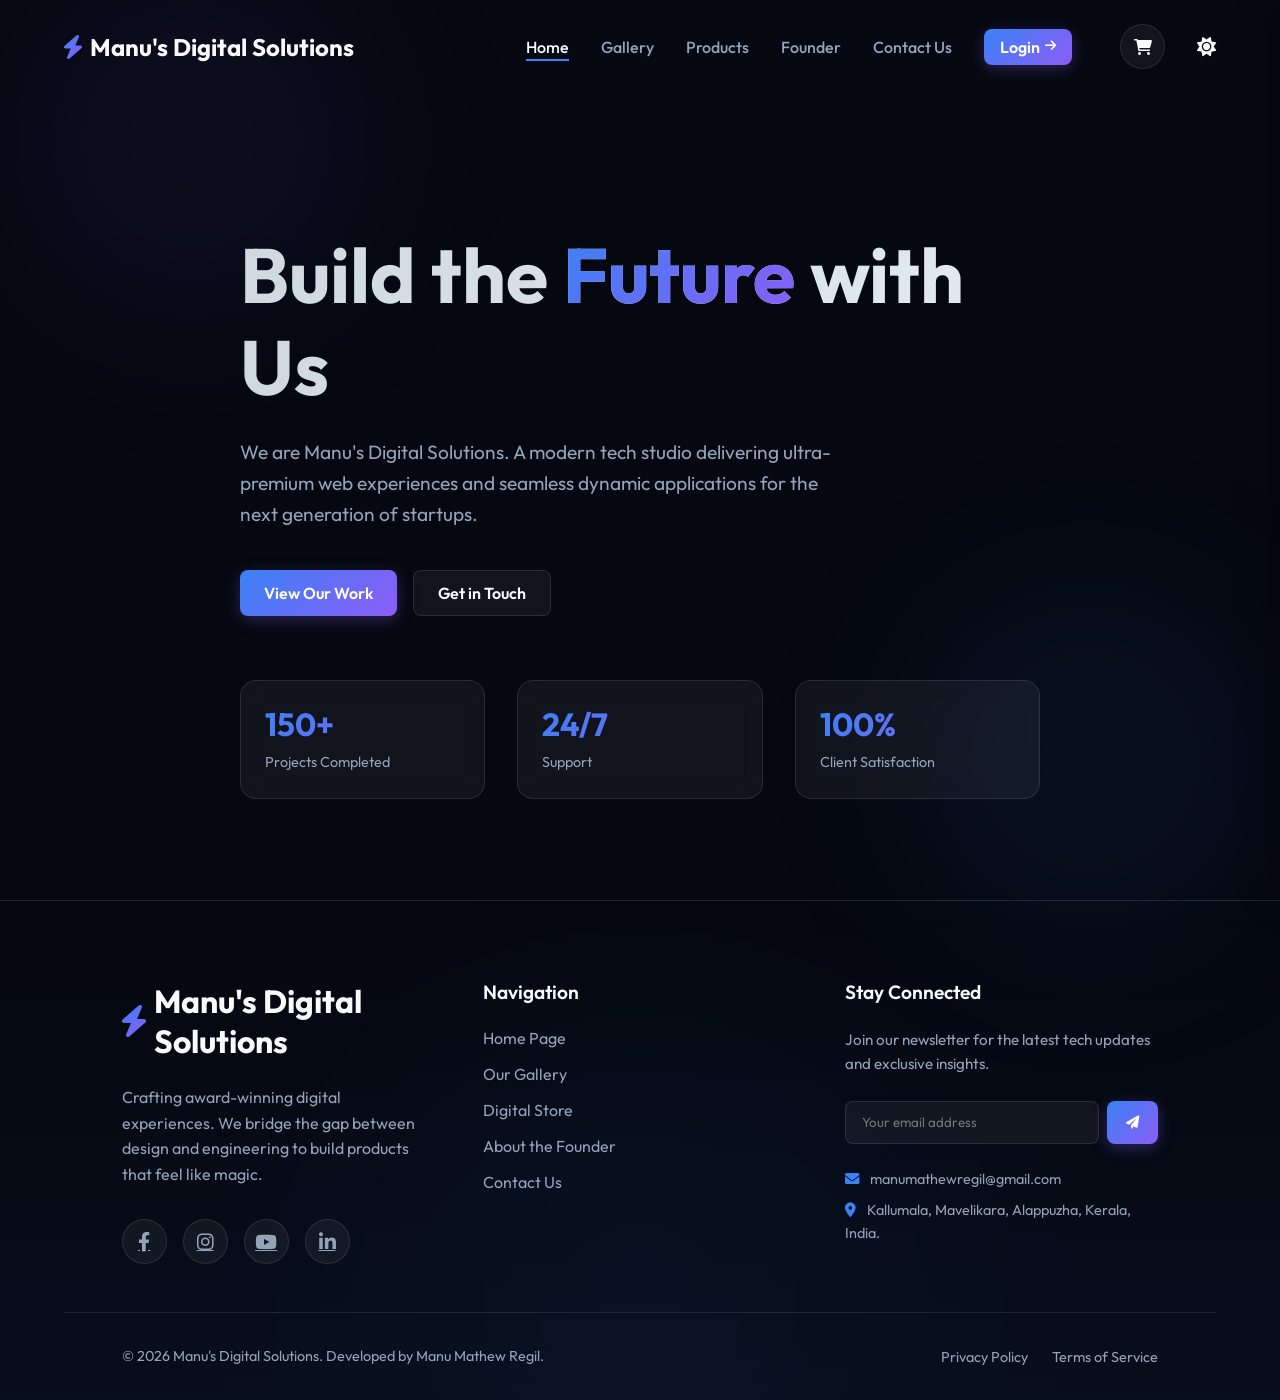
==== commit bde5572e: "Add files via upload" ====
--- a/index.html
+++ b/index.html
@@ -23,7 +23,7 @@
             Manu's Digital Solutions
         </a>
         <button class="hamburger"><i class="fa fa-bars"></i></button>
-        <ul class="nav-links" style="align-items: center;">
+        <ul class="nav-links">
             <li><a href="index.html" class="active">Home</a></li>
             <li><a href="gallery.html">Gallery</a></li>
             <li><a href="products.html">Products</a></li>
@@ -101,15 +101,18 @@
                     build products that feel like magic.
                 </p>
                 <div style="display: flex; gap: 1rem;">
-                    <a href="https://linkedin.com/in/manu-mathew-regil-238411379/" target="_blank" class="social-icon"
+                    <a href="https://www.facebook.com/manumathewregil" target="_blank" class="social-icon"
+                        style="display: flex; align-items: center; justify-content: center; width: 45px; height: 45px; border-radius: 50%; background: var(--glass-bg); border: 1px solid var(--glass-border);"><i
+                            class="fa-brands fa-facebook-f"></i></a>
+                    <a href="https://www.instagram.com/manu_mathew_regil/" target="_blank" class="social-icon"
+                        style="display: flex; align-items: center; justify-content: center; width: 45px; height: 45px; border-radius: 50%; background: var(--glass-bg); border: 1px solid var(--glass-border);"><i
+                            class="fa-brands fa-instagram"></i></a>
+                    <a href="https://www.youtube.com/@manumathewregil" target="_blank" class="social-icon"
+                        style="display: flex; align-items: center; justify-content: center; width: 45px; height: 45px; border-radius: 50%; background: var(--glass-bg); border: 1px solid var(--glass-border);"><i
+                            class="fa-brands fa-youtube"></i></a>
+                    <a href="https://www.linkedin.com/in/manu-mathew-regil-238411379/" target="_blank" class="social-icon"
                         style="display: flex; align-items: center; justify-content: center; width: 45px; height: 45px; border-radius: 50%; background: var(--glass-bg); border: 1px solid var(--glass-border);"><i
                             class="fa-brands fa-linkedin-in"></i></a>
-                    <a href="https://twitter.com" target="_blank" class="social-icon"
-                        style="display: flex; align-items: center; justify-content: center; width: 45px; height: 45px; border-radius: 50%; background: var(--glass-bg); border: 1px solid var(--glass-border);"><i
-                            class="fa-brands fa-twitter"></i></a>
-                    <a href="https://github.com" target="_blank" class="social-icon"
-                        style="display: flex; align-items: center; justify-content: center; width: 45px; height: 45px; border-radius: 50%; background: var(--glass-bg); border: 1px solid var(--glass-border);"><i
-                            class="fa-brands fa-github"></i></a>
                 </div>
             </div>
 
@@ -142,9 +145,9 @@
                 </form>
                 <p style="font-size: 0.9rem; margin-bottom: 0.5rem; color: var(--text-secondary);"><i
                         class="fa-solid fa-envelope" style="margin-right: 8px; color: var(--primary);"></i>
-                    hello@digitalsolutions.io</p>
+                    manumathewregil@gmail.com</p>
                 <p style="font-size: 0.9rem; color: var(--text-secondary);"><i class="fa-solid fa-location-dot"
-                        style="margin-right: 8px; color: var(--primary);"></i> Mavelikkara, India</p>
+                        style="margin-right: 8px; color: var(--primary);"></i> Kallumala, Mavelikara, Alappuzha, Kerala, India.</p>
             </div>
 
         </div>
@@ -165,4 +168,4 @@
     <script src="ecommerce.js"></script>
 </body>
 
-</html>
+</html>
--- a/styles.css
+++ b/styles.css
@@ -37,6 +37,12 @@
   font-family: 'Outfit', sans-serif;
 }
 
+img {
+  max-width: 100%;
+  height: auto;
+  display: block;
+}
+
 body {
   background-color: var(--bg-color);
   color: var(--text-primary);
@@ -186,6 +192,7 @@
   display: flex;
   gap: 2rem;
   list-style: none;
+  align-items: center;
 }
 
 .nav-links a:not(.btn) {
@@ -378,6 +385,7 @@
     transition: right 0.4s cubic-bezier(0.77,0.2,0.05,1.0);
     z-index: 999;
     border-left: 1px solid var(--glass-border);
+    align-items: flex-start;
   }
   
   .nav-links.active {
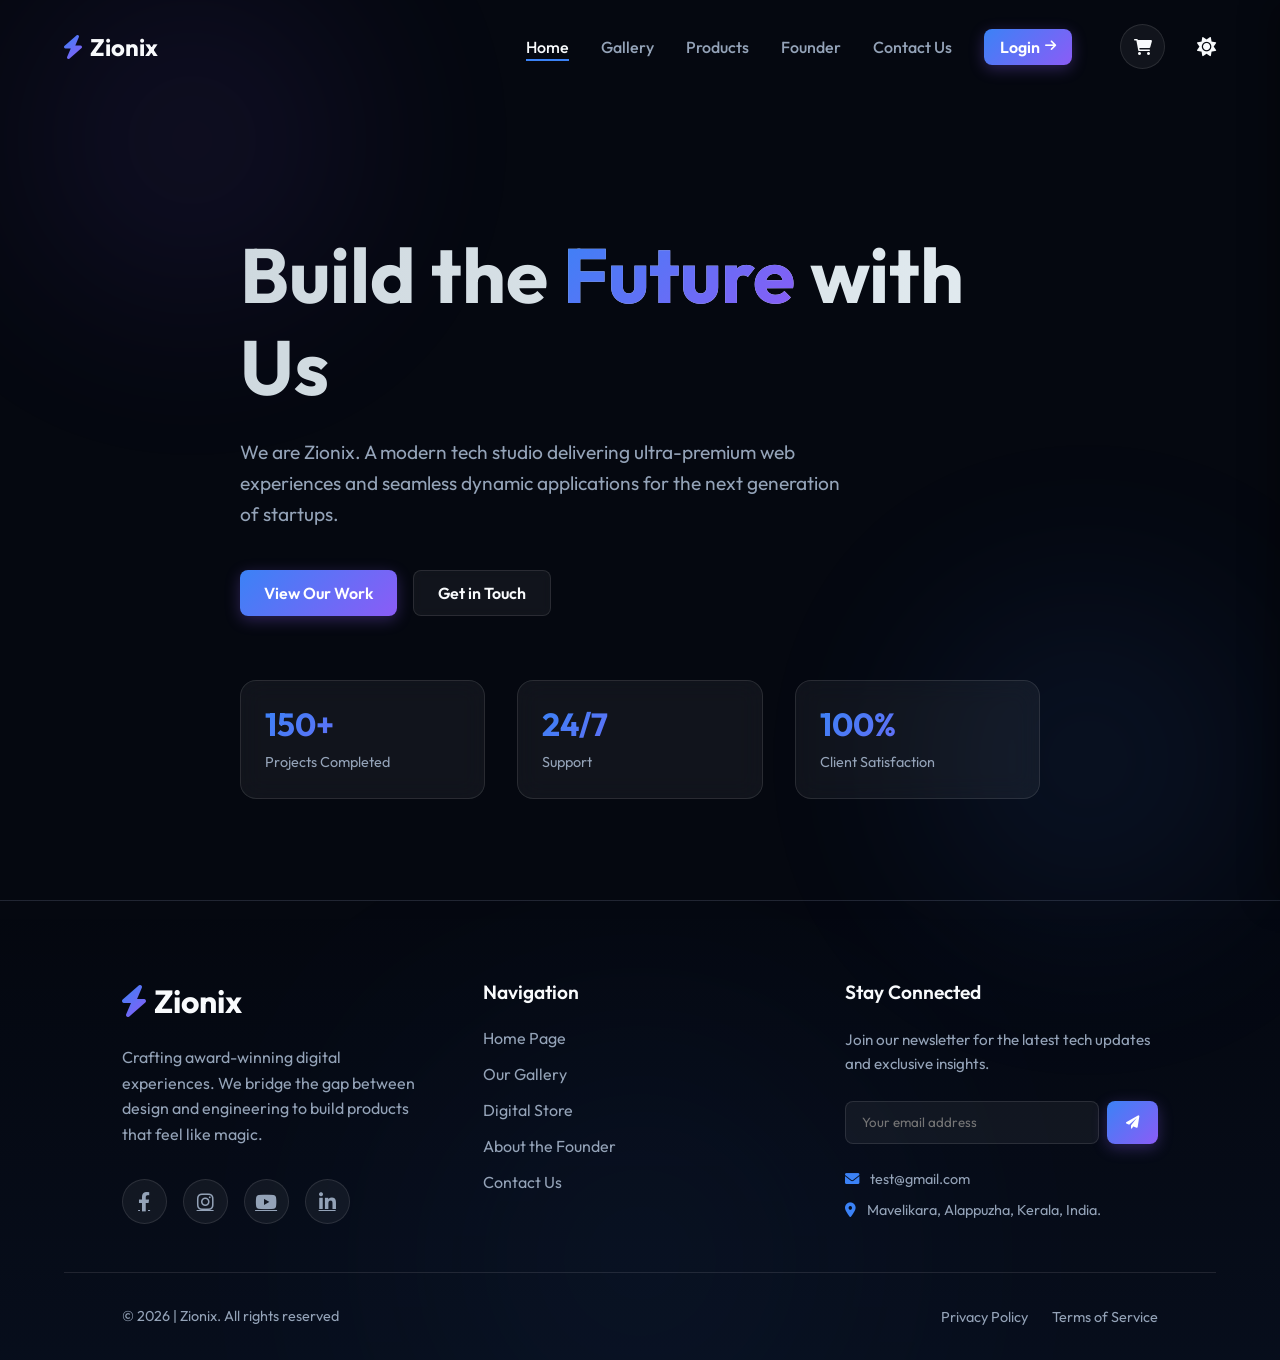
==== commit d63f2cc2: "updation" ====
--- a/index.html
+++ b/index.html
@@ -4,7 +4,7 @@
 <head>
     <meta charset="UTF-8">
     <meta name="viewport" content="width=device-width, initial-scale=1.0">
-    <title>Manu's Digital Solutions | Home</title>
+    <title>Zionix | Home</title>
     <link rel="stylesheet" href="styles.css">
     <link rel="stylesheet" href="https://cdnjs.cloudflare.com/ajax/libs/font-awesome/6.0.0/css/all.min.css">
 </head>
@@ -20,7 +20,7 @@
     <nav class="navbar">
         <a href="index.html" class="brand">
             <i class="fa-solid fa-bolt text-gradient"></i>
-            Manu's Digital Solutions
+            Zionix
         </a>
         <button class="hamburger"><i class="fa fa-bars"></i></button>
         <ul class="nav-links">
@@ -51,7 +51,7 @@
                         class="text-gradient">Future</span> with Us</h1>
                 <p class="fade-in"
                     style="font-size: 1.2rem; margin-bottom: 2.5rem; max-width: 600px; transition-delay: 0.2s;">
-                    We are Manu's Digital Solutions. A modern tech studio delivering ultra-premium web experiences and
+                    We are Zionix. A modern tech studio delivering ultra-premium web experiences and
                     seamless dynamic applications for the next generation of startups.
                 </p>
                 <div class="fade-in" style="display: flex; gap: 1rem; flex-wrap: wrap; transition-delay: 0.4s;">
@@ -95,7 +95,7 @@
             <!-- Brand Section -->
             <div>
                 <a href="index.html" class="brand" style="margin-bottom: 1.5rem; font-size: 2rem;"><i
-                        class="fa-solid fa-bolt text-gradient"></i> Manu's Digital Solutions</a>
+                        class="fa-solid fa-bolt text-gradient"></i> Zionix</a>
                 <p style="font-size: 1rem; margin-bottom: 2rem; color: var(--text-secondary); line-height: 1.6;">
                     Crafting award-winning digital experiences. We bridge the gap between design and engineering to
                     build products that feel like magic.
@@ -145,9 +145,9 @@
                 </form>
                 <p style="font-size: 0.9rem; margin-bottom: 0.5rem; color: var(--text-secondary);"><i
                         class="fa-solid fa-envelope" style="margin-right: 8px; color: var(--primary);"></i>
-                    manumathewregil@gmail.com</p>
+                    test@gmail.com</p>
                 <p style="font-size: 0.9rem; color: var(--text-secondary);"><i class="fa-solid fa-location-dot"
-                        style="margin-right: 8px; color: var(--primary);"></i> Kallumala, Mavelikara, Alappuzha, Kerala, India.</p>
+                        style="margin-right: 8px; color: var(--primary);"></i> Mavelikara, Alappuzha, Kerala, India.</p>
             </div>
 
         </div>
@@ -155,7 +155,7 @@
         <!-- Bottom Bar -->
         <div class="container"
             style="position: relative; z-index: 1; padding-top: 2rem; border-top: 1px solid var(--glass-border); display: flex; flex-wrap: wrap; justify-content: space-between; align-items: center; gap: 1rem; color: var(--text-secondary); font-size: 0.9rem;">
-            <p>&copy; 2026 Manu's Digital Solutions. Developed by Manu Mathew Regil.</p>
+            <p>&copy; 2026 | Zionix. All rights reserved</p>
             <div style="display: flex; flex-wrap: wrap; gap: 1.5rem;">
                 <a href="#" class="footer-link">Privacy Policy</a>
                 <a href="#" class="footer-link">Terms of Service</a>
--- a/styles.css
+++ b/styles.css
@@ -392,3 +392,142 @@
     right: 0;
   }
 }
+
+/* Premium Toggle Switch Styles */
+.switch {
+  position: relative;
+  display: inline-block;
+  width: 48px;
+  height: 24px;
+}
+
+.switch input {
+  opacity: 0;
+  width: 0;
+  height: 0;
+}
+
+.slider {
+  position: absolute;
+  cursor: pointer;
+  top: 0;
+  left: 0;
+  right: 0;
+  bottom: 0;
+  background-color: rgba(255, 255, 255, 0.08);
+  transition: .3s cubic-bezier(0.4, 0, 0.2, 1);
+  border: 1px solid var(--glass-border);
+}
+
+.slider:before {
+  position: absolute;
+  content: "";
+  height: 16px;
+  width: 16px;
+  left: 3px;
+  bottom: 3px;
+  background-color: var(--text-secondary);
+  transition: .3s cubic-bezier(0.4, 0, 0.2, 1);
+}
+
+input:checked + .slider {
+  background-color: var(--primary);
+  border-color: var(--primary);
+}
+
+input:checked + .slider:before {
+  transform: translateX(24px);
+  background-color: #ffffff;
+}
+
+.slider.round {
+  border-radius: 34px;
+}
+
+.slider.round:before {
+  border-radius: 50%;
+}
+
+/* Drag & Drop Upload Zone */
+.upload-zone {
+  border: 2px dashed var(--glass-border);
+  border-radius: 8px;
+  padding: 1.5rem;
+  text-align: center;
+  background: var(--input-bg);
+  cursor: pointer;
+  transition: all 0.3s ease;
+  display: flex;
+  flex-direction: column;
+  align-items: center;
+  gap: 0.5rem;
+  position: relative;
+}
+
+.upload-zone:hover, .upload-zone.dragover {
+  border-color: var(--primary);
+  background: rgba(59, 130, 246, 0.05);
+}
+
+.upload-zone i {
+  font-size: 1.8rem;
+  color: var(--text-secondary);
+  transition: color 0.3s ease;
+}
+
+.upload-zone:hover i, .upload-zone.dragover i {
+  color: var(--primary);
+}
+
+.upload-zone p {
+  font-size: 0.9rem;
+  margin: 0;
+}
+
+.upload-zone span {
+  font-size: 0.75rem;
+  color: var(--text-secondary);
+}
+
+/* File list item styling */
+.file-list {
+  margin-top: 1rem;
+  display: flex;
+  flex-direction: column;
+  gap: 0.5rem;
+}
+
+.file-item {
+  display: flex;
+  align-items: center;
+  justify-content: space-between;
+  background: rgba(255, 255, 255, 0.03);
+  border: 1px solid var(--glass-border);
+  padding: 0.5rem 1rem;
+  border-radius: 6px;
+  font-size: 0.85rem;
+}
+
+.file-item-info {
+  display: flex;
+  align-items: center;
+  gap: 0.5rem;
+  overflow: hidden;
+  text-overflow: ellipsis;
+  white-space: nowrap;
+}
+
+.file-item-remove {
+  background: none;
+  border: none;
+  color: #ef4444;
+  font-size: 1.2rem;
+  cursor: pointer;
+  padding: 0;
+  line-height: 1;
+}
+
+.file-item-remove:hover {
+  color: #f87171;
+}
+
